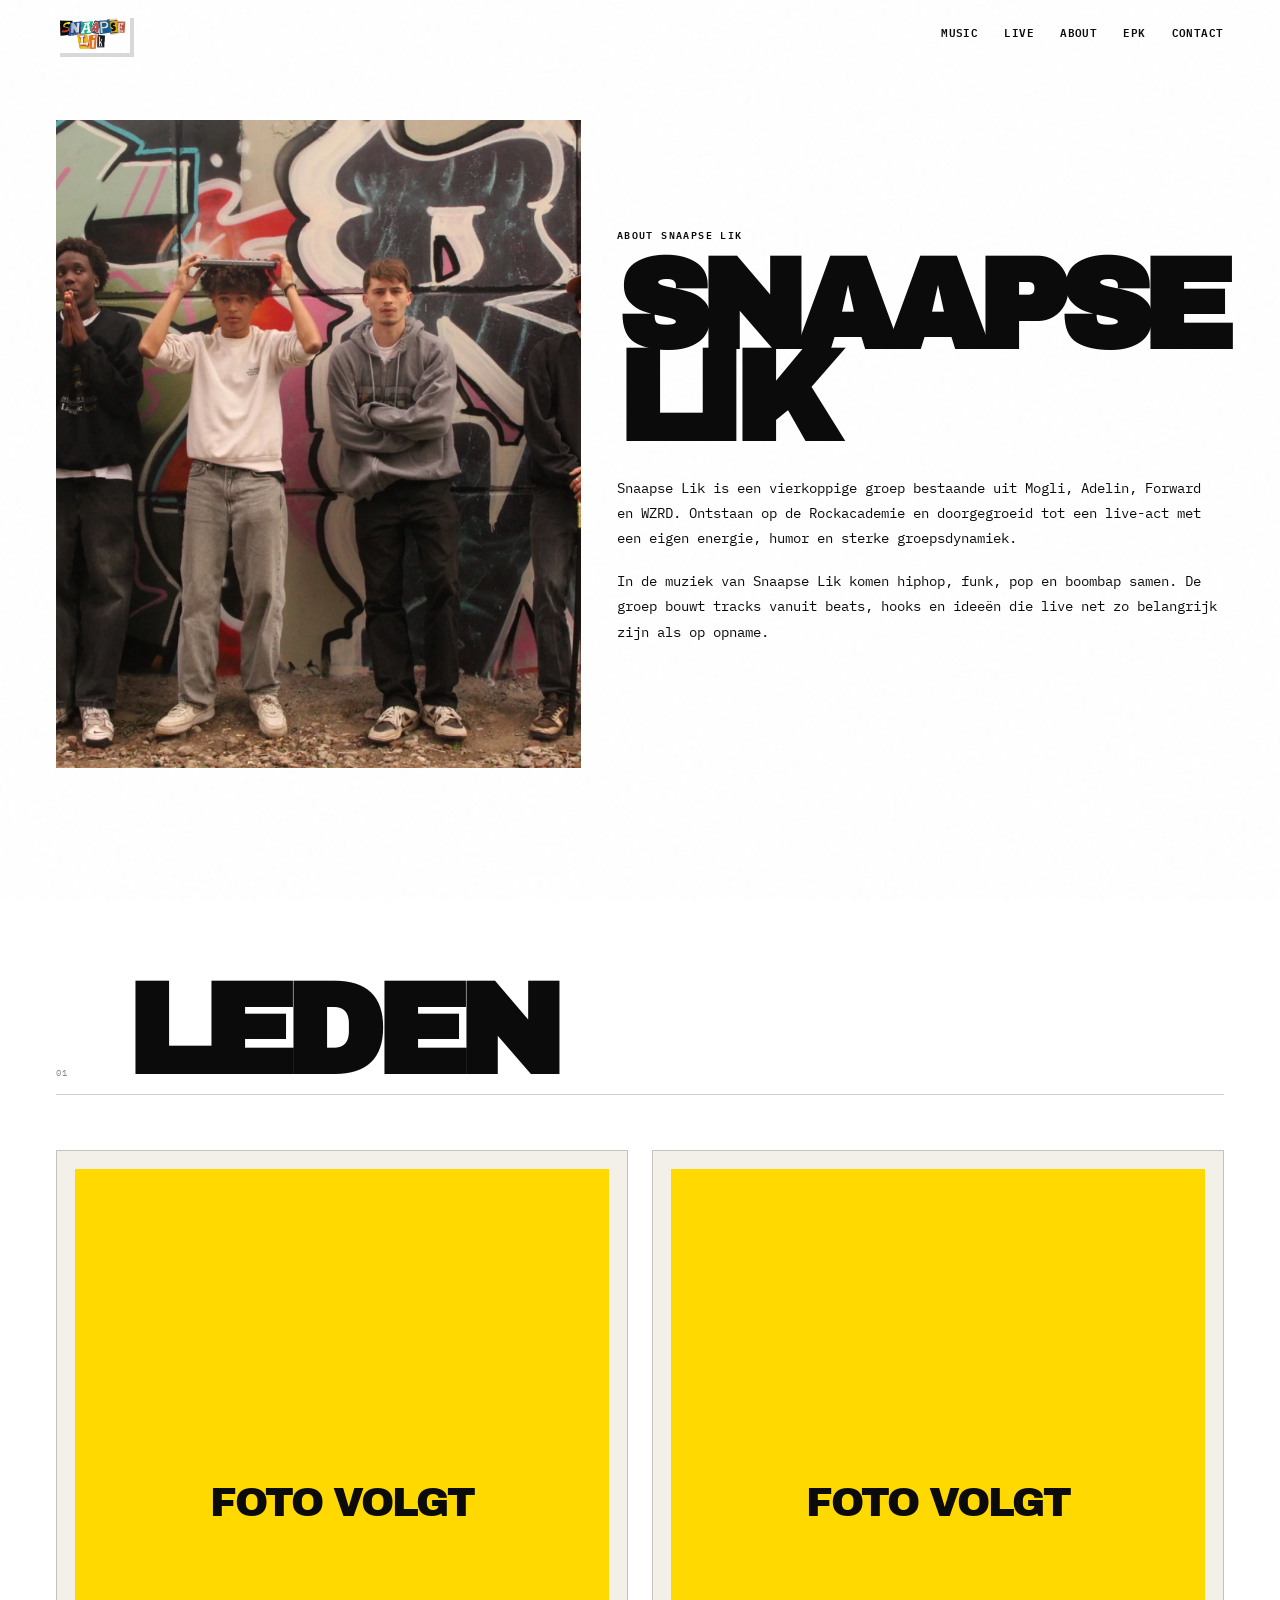
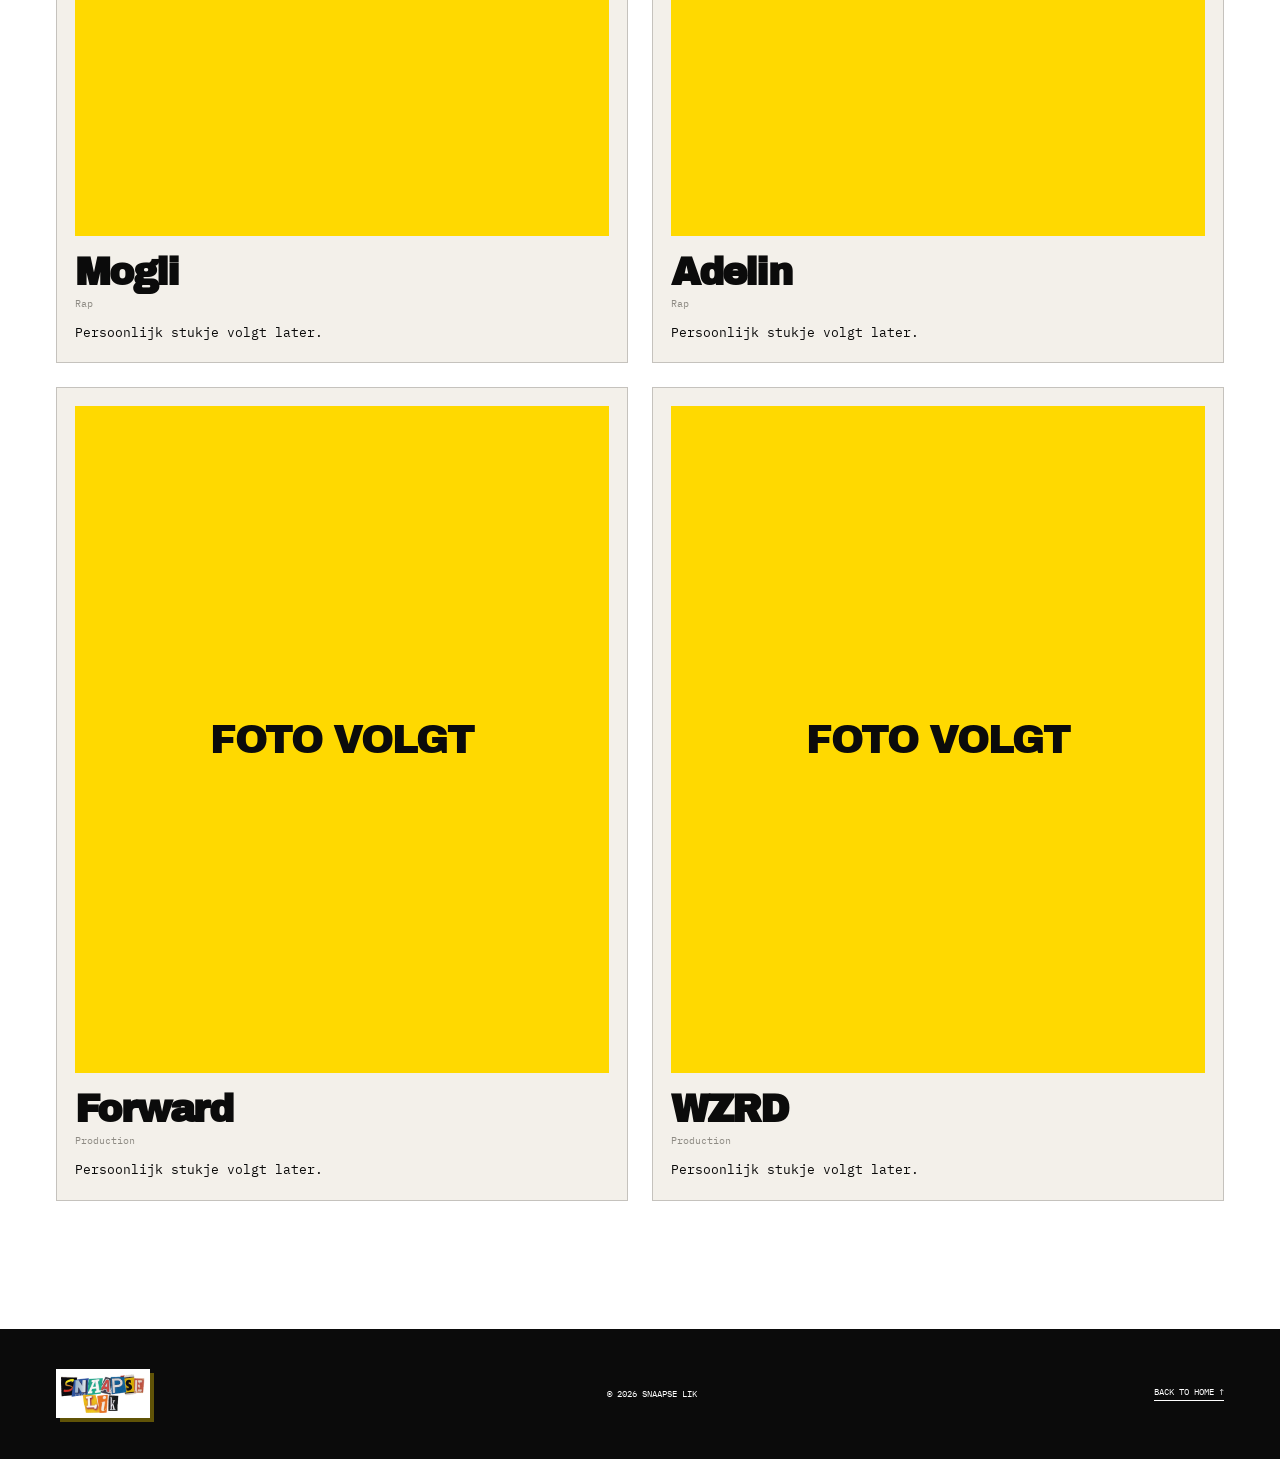
==== about.html @ 88ce52be "update 1" ====
<!doctype html>
<html lang="nl">
<head>
  <meta charset="utf-8">
  <meta name="viewport" content="width=device-width, initial-scale=1">
  <meta name="theme-color" content="#f22d16">
  <title>About — Snaapse Lik</title>
  <meta name="description" content="Meer over Snaapse Lik en de leden Mogli, Adelin, Forward en WZRD.">
  <link rel="icon" href="favicon.svg" type="image/svg+xml">
  <link rel="preconnect" href="https://fonts.googleapis.com">
  <link rel="preconnect" href="https://fonts.gstatic.com" crossorigin>
  <link href="https://fonts.googleapis.com/css2?family=Archivo+Black&family=IBM+Plex+Mono:wght@400;500;600&display=swap" rel="stylesheet">
  <link rel="stylesheet" href="style.css">
</head>
<body class="about-page">
  <div class="grain" aria-hidden="true"></div>

  <header class="site-header dark-header">
    <a class="header-logo" href="index.html" aria-label="Snaapse Lik home">
      <img src="assets/logo.png" alt="Snaapse Lik logo">
    </a>

    <button class="menu-toggle" type="button" aria-expanded="false" aria-controls="main-nav">
      <span>MENU</span><span class="plus">+</span>
    </button>

    <nav id="main-nav" class="main-nav dark-nav" aria-label="Hoofdnavigatie">
      <a href="index.html#music">MUSIC</a>
      <a href="index.html#live">LIVE</a>
      <a href="about.html">ABOUT</a>
      <a href="index.html#epk">EPK</a>
      <a href="index.html#contact">CONTACT</a>
    </nav>
  </header>

  <main id="top">
    <section class="about-hero">
      <div class="about-hero-image">
        <img src="assets/about-teaser.webp" alt="Snaapse Lik groepsfoto">
      </div>
      <div class="about-hero-copy">
        <div class="eyebrow">ABOUT SNAAPSE LIK</div>
        <h1>SNAAPSE<br>LIK</h1>
        <p>
          Snaapse Lik is een vierkoppige groep bestaande uit Mogli, Adelin,
          Forward en WZRD. Ontstaan op de Rockacademie en doorgegroeid tot een
          live-act met een eigen energie, humor en sterke groepsdynamiek.
        </p>
        <p>
          In de muziek van Snaapse Lik komen hiphop, funk, pop en boombap
          samen. De groep bouwt tracks vanuit beats, hooks en ideeën die live
          net zo belangrijk zijn als op opname.
        </p>
      </div>
    </section>

    <section class="section member-section">
      <div class="section-title reveal">
        <span class="section-no">01</span>
        <h2>LEDEN</h2>
      </div>

      <div class="member-grid">
        <article class="member-card reveal">
          <div class="member-photo placeholder">FOTO VOLGT</div>
          <h3>Mogli</h3>
          <p class="member-role">Rap</p>
          <p class="member-text">Persoonlijk stukje volgt later.</p>
        </article>

        <article class="member-card reveal">
          <div class="member-photo placeholder">FOTO VOLGT</div>
          <h3>Adelin</h3>
          <p class="member-role">Rap</p>
          <p class="member-text">Persoonlijk stukje volgt later.</p>
        </article>

        <article class="member-card reveal">
          <div class="member-photo placeholder">FOTO VOLGT</div>
          <h3>Forward</h3>
          <p class="member-role">Production</p>
          <p class="member-text">Persoonlijk stukje volgt later.</p>
        </article>

        <article class="member-card reveal">
          <div class="member-photo placeholder">FOTO VOLGT</div>
          <h3>WZRD</h3>
          <p class="member-role">Production</p>
          <p class="member-text">Persoonlijk stukje volgt later.</p>
        </article>
      </div>
    </section>
  </main>

  <footer>
    <div class="footer-logo"><img src="assets/logo.png" alt="Snaapse Lik"></div>
    <span>© <span id="year"></span> SNAAPSE LIK</span>
    <a href="index.html">BACK TO HOME ↑</a>
  </footer>

  <script src="site-data.js"></script>
  <script src="script.js"></script>
</body>
</html>
---- style.css ----
:root{
  --ink:#0b0b0b;
  --paper:#f3f0ea;
  --red:#f22d16;
  --yellow:#ffd900;
  --gray:#8e8b84;
  --line:rgba(11,11,11,.2);
  --light-line:rgba(243,240,234,.22);
  --pad:clamp(20px,4.4vw,72px);
  --display:"Archivo Black",Arial,sans-serif;
  --mono:"IBM Plex Mono",monospace;
}
*{box-sizing:border-box;margin:0;padding:0}
html{scroll-behavior:smooth}
body{background:var(--paper);color:var(--ink);font-family:var(--mono);overflow-x:hidden}
img{display:block;max-width:100%}
a{color:inherit;text-decoration:none}
button,input,select,textarea{font:inherit}
::selection{background:var(--yellow);color:var(--ink)}
.hidden{display:none!important}

.grain{
  position:fixed;inset:0;z-index:9999;pointer-events:none;opacity:.04;
  background-image:url("data:image/svg+xml,%3Csvg viewBox='0 0 160 160' xmlns='http://www.w3.org/2000/svg'%3E%3Cfilter id='n'%3E%3CfeTurbulence type='fractalNoise' baseFrequency='.95' numOctaves='4' stitchTiles='stitch'/%3E%3C/filter%3E%3Crect width='100%25' height='100%25' filter='url(%23n)' opacity='.7'/%3E%3C/svg%3E");
  mix-blend-mode:multiply;
}

.site-header{
  position:fixed;z-index:100;top:0;left:0;width:100%;
  display:flex;justify-content:space-between;align-items:center;
  padding:14px var(--pad);mix-blend-mode:difference;color:#fff
}
.dark-header{mix-blend-mode:normal;color:var(--ink)}
.header-logo img{
  width:74px;background:#fff;padding:4px;box-shadow:4px 4px 0 rgba(0,0,0,.15)
}
.main-nav,.dark-nav{display:flex;gap:26px;font-size:11px;font-weight:600;letter-spacing:.04em}
.main-nav a,.dark-nav a{border-bottom:1px solid transparent;padding-bottom:4px}
.main-nav a:hover,.dark-nav a:hover{border-color:currentColor}
.menu-toggle{
  display:none;border:0;background:none;color:inherit;align-items:center;gap:10px;
  font-size:11px;font-weight:600
}
.plus{font-size:22px;line-height:1}

.hero{
  min-height:100svh;position:relative;overflow:hidden;background:#111;color:#fff
}
.hero-photo{
  position:absolute;inset:0;background:url("assets/hero.webp") center 42%/cover no-repeat;
}
.hero-shade{
  position:absolute;inset:0;
  background:linear-gradient(90deg,rgba(0,0,0,.52),rgba(0,0,0,.1) 56%,rgba(0,0,0,.18)),
             linear-gradient(0deg,rgba(0,0,0,.36),transparent 48%);
}
.hero-copy{
  position:relative;z-index:2;min-height:100svh;
  padding:120px var(--pad) 38px;display:flex;flex-direction:column;justify-content:space-between
}
.hero-logo-wrap{
  display:inline-flex;flex-direction:column;align-items:flex-start;gap:24px;
  max-width:min(520px,64vw)
}
.hero-logo{
  width:min(420px,58vw);background:#fff;padding:12px;box-shadow:8px 8px 0 rgba(0,0,0,.18)
}
.hero-logo-wrap p{
  font-weight:600;font-size:clamp(12px,1.2vw,17px);line-height:1.5;color:#fff
}
.hero-sticker{
  background:var(--yellow);color:var(--ink);width:210px;height:170px;padding:18px;
  display:flex;flex-direction:column;justify-content:space-between;
  box-shadow:10px 12px 0 rgba(0,0,0,.25);transition:.25s
}
.hero-sticker:hover{transform:translateY(-5px)}
.hero-sticker small{font-size:9px;letter-spacing:.12em}
.hero-sticker strong{font-family:var(--display);font-size:46px;line-height:.72;letter-spacing:-.06em}
.hero-sticker span{font-size:27px;text-align:right}

.section{padding:clamp(90px,10vw,165px) var(--pad)}
.section-title{
  display:grid;grid-template-columns:70px 1fr auto;align-items:end;
  border-bottom:1px solid var(--line);padding-bottom:16px;margin-bottom:55px
}
.section-no,.section-side{font-size:9px;color:var(--gray);letter-spacing:.1em}
.section-title h2{
  font-family:var(--display);font-size:clamp(62px,10vw,150px);
  line-height:.72;letter-spacing:-.075em
}
.section-title.compact{grid-template-columns:50px 1fr}
.section-title.compact h2{font-size:clamp(55px,7vw,110px)}

.bankoe{
  background:var(--yellow);padding:110px var(--pad);
  display:grid;grid-template-columns:1fr .82fr .44fr;gap:34px;align-items:center
}
.bankoe-photo img,.bankoe-side img{
  width:100%;height:100%;object-fit:cover;border:1px solid rgba(0,0,0,.2)
}
.bankoe-photo{height:640px}
.bankoe-side{height:320px;align-self:end}
.eyebrow{font-size:10px;letter-spacing:.14em;font-weight:600}
.bankoe-text h1{
  font-family:var(--display);font-size:clamp(66px,9vw,150px);
  line-height:.72;letter-spacing:-.075em;margin:22px 0 38px
}
.bankoe-text h1 span{color:var(--red)}
.bankoe-text p{max-width:650px;font-size:clamp(15px,1.4vw,20px);line-height:1.65}
.button-row{display:flex;align-items:center;gap:25px;flex-wrap:wrap;margin-top:35px}
.button{
  min-height:52px;padding:0 18px;border:1px solid var(--ink);
  display:inline-flex;align-items:center;justify-content:center;
  font-size:11px;font-weight:600;letter-spacing:.04em;transition:.2s
}
.button.black{background:var(--ink);color:#fff}
.button.black:hover{background:var(--red);border-color:var(--red)}
.button.yellow{background:var(--yellow);color:var(--ink);border-color:var(--yellow)}
.button.yellow:hover{background:#fff}
.underlink{font-size:11px;font-weight:600;border-bottom:1px solid;padding-bottom:4px}

.release-grid{
  display:grid;grid-template-columns:repeat(3,minmax(0,360px));
  gap:24px;justify-content:space-between
}
.release-card .cover-wrap{
  overflow:hidden;border:1px solid var(--ink);background:#ddd;aspect-ratio:1 / 1
}
.release-card img{
  width:100%;height:100%;object-fit:cover;image-rendering:auto
}
.release-info{display:flex;justify-content:space-between;gap:15px;padding-top:13px}
.release-info h3{font-family:var(--display);font-size:22px;letter-spacing:-.04em}
.release-info p{font-size:9px;color:var(--gray);margin-top:4px}
.release-links{display:flex;gap:8px}
.release-links a{
  width:34px;height:34px;border:1px solid var(--ink);display:grid;place-items:center;
  font-size:10px;font-weight:600;transition:.2s
}
.release-links a:hover{background:var(--ink);color:#fff}
.platform-bar{
  border-top:1px solid var(--line);border-bottom:1px solid var(--line);
  margin-top:65px;padding:20px 0;display:flex;justify-content:space-between;gap:30px;
  font-size:10px;font-weight:600
}
.platform-bar div{display:flex;gap:24px;flex-wrap:wrap}

.quote-band{background:var(--red);color:#fff;padding:95px var(--pad);overflow:hidden}
.quote-kicker{font-size:9px;letter-spacing:.14em;margin-bottom:30px}
.quote-band blockquote{
  font-family:var(--display);font-size:clamp(48px,8.7vw,140px);
  line-height:.82;letter-spacing:-.065em
}
.quote-band blockquote span{color:var(--yellow)}
.quote-band blockquote em{font-style:normal;color:transparent;-webkit-text-stroke:2px #fff}
.quote-band>a{
  display:inline-block;margin-top:38px;font-size:10px;border-bottom:1px solid;
  padding-bottom:4px
}

.live{background:var(--ink);color:var(--paper)}
.live .section-title{border-color:var(--light-line)}
.live .section-no,.live .section-side{color:#9e9b94}
.live-gallery{
  display:grid;grid-template-columns:1.05fr .7fr .8fr;gap:20px;align-items:stretch;
  margin-bottom:90px
}
.live-shot{overflow:hidden;min-height:570px}
.live-shot img{width:100%;height:100%;object-fit:cover}
.live-shot-b{margin-top:70px;min-height:500px}
.live-copy{padding:35px 8px 0 20px;display:flex;flex-direction:column;align-items:flex-start}
.live-copy .big{
  font-family:var(--display);font-size:clamp(30px,3.6vw,58px);
  letter-spacing:-.05em;line-height:1.02;margin-bottom:32px
}
.show-head,.show-row{
  display:grid;grid-template-columns:130px 1.4fr 1fr 90px;gap:20px;align-items:center
}
.show-head{
  color:#77736c;font-size:8px;letter-spacing:.1em;padding:0 0 10px;border-bottom:1px solid var(--light-line)
}
.show-row{min-height:84px;border-bottom:1px solid var(--light-line);transition:.2s}
.show-row:hover{padding-inline:12px;background:rgba(255,255,255,.04)}
.show-row time,.show-row .city,.show-row .status{font-size:9px;color:#9f9b94}
.show-row strong{font-family:var(--display);font-size:clamp(17px,2vw,29px);letter-spacing:-.04em}
.show-row .status{border:1px solid #4b4944;padding:6px 8px;text-align:center}

.about-teaser{background:#fff}
.about-teaser-grid{
  display:grid;grid-template-columns:1.2fr .8fr;gap:28px;align-items:center
}
.about-teaser-image img{width:100%;height:560px;object-fit:cover}
.about-teaser-copy p{
  font-family:var(--display);font-size:clamp(28px,3.7vw,58px);
  line-height:1.02;letter-spacing:-.05em;margin-bottom:28px
}

.epk-wrap{display:flex;justify-content:center}
.epk-card{
  width:min(430px,100%);min-height:260px;padding:24px;border:1px solid var(--ink);
  background:var(--yellow);display:flex;flex-direction:column;position:relative;
  transition:.22s
}
.epk-card:hover{transform:translateY(-6px);box-shadow:9px 10px 0 var(--ink)}
.epk-card>span{font-size:9px;letter-spacing:.1em}
.epk-card strong{
  font-family:var(--display);font-size:clamp(48px,5.5vw,88px);
  line-height:.78;letter-spacing:-.065em;margin:auto 0
}
.epk-card small{font-size:10px;line-height:1.5;max-width:75%}
.epk-card b{position:absolute;right:20px;bottom:18px;font-size:28px;font-weight:400}

.contact{background:var(--red);color:#fff}
.contact-top{padding:100px var(--pad) 70px;border-bottom:1px solid rgba(255,255,255,.25)}
.contact-top>p{
  font-size:9px;letter-spacing:.14em;margin-bottom:30px;text-align:right
}
.contact-top h2{
  font-family:var(--display);font-size:clamp(75px,14vw,220px);
  line-height:.64;letter-spacing:-.085em
}
.contact-top h2 span{color:var(--yellow)}
.contact-lower{
  padding:70px var(--pad) 110px;
  display:grid;grid-template-columns:.8fr 1.2fr;gap:clamp(55px,10vw,150px)
}
.contact-info{display:flex;flex-direction:column;align-items:flex-start;gap:16px}
.contact-info>a{font-size:13px;border-bottom:1px solid;padding-bottom:4px}
.contact-email{font-family:var(--display)!important;font-size:clamp(25px,3vw,44px)!important;letter-spacing:-.04em;word-break:break-word}
.social-grid{width:100%;margin-top:45px;border-top:1px solid rgba(255,255,255,.3)}
.social-grid a{
  display:flex;justify-content:space-between;padding:13px 0;
  border-bottom:1px solid rgba(255,255,255,.3);font-size:10px
}
.booking-form label{display:block;margin-bottom:25px}
.booking-form label>span{display:block;font-size:8px;letter-spacing:.1em;margin-bottom:8px}
.booking-form input,.booking-form textarea,.booking-form select{
  width:100%;border:0;border-bottom:1px solid rgba(255,255,255,.55);
  background:transparent;color:#fff;padding:12px 0;outline:none;border-radius:0
}
.booking-form select option{color:#111}
.form-row{display:grid;grid-template-columns:1fr 1fr;gap:25px}
.booking-form button{
  border:1px solid #fff;background:#fff;color:var(--red);
  min-height:54px;padding:0 22px;font-size:11px;font-weight:600;cursor:pointer;
  transition:.2s
}
.booking-form button:hover{background:var(--yellow);color:var(--ink);border-color:var(--yellow)}

footer{
  background:var(--ink);color:#fff;min-height:130px;padding:25px var(--pad);
  display:flex;justify-content:space-between;align-items:center;gap:20px;
  font-size:9px
}
.footer-logo{
  background:#fff;padding:5px;box-shadow:4px 4px 0 rgba(255,217,0,.35)
}
.footer-logo img{width:84px}
footer a{border-bottom:1px solid;padding-bottom:3px}

.about-page{background:#fff}
.about-hero{
  padding:120px var(--pad) 90px;display:grid;grid-template-columns:1fr .9fr;gap:36px;
  align-items:center
}
.about-hero-image img{width:100%;height:72vh;min-height:520px;object-fit:cover}
.about-hero-copy h1{
  font-family:var(--display);font-size:clamp(70px,10vw,155px);line-height:.72;letter-spacing:-.075em;
  margin:18px 0 30px
}
.about-hero-copy p{font-size:14px;line-height:1.8;margin-bottom:18px;max-width:680px}
.member-grid{display:grid;grid-template-columns:repeat(2,1fr);gap:24px}
.member-card{border:1px solid var(--line);padding:18px;background:var(--paper)}
.member-photo{
  width:100%;aspect-ratio:4/5;background:#ddd;display:grid;place-items:center;
  font-family:var(--display);font-size:40px;letter-spacing:-.05em
}
.member-photo.placeholder{background:var(--yellow)}
.member-card h3{
  margin-top:16px;font-family:var(--display);font-size:38px;letter-spacing:-.05em
}
.member-role{font-size:10px;color:var(--gray);margin-top:4px}
.member-text{font-size:13px;line-height:1.7;margin-top:12px}

.reveal{opacity:0;transform:translateY(28px);transition:opacity .75s ease,transform .75s cubic-bezier(.2,.7,.2,1)}
.reveal.visible{opacity:1;transform:none}

@media(max-width:1100px){
  .bankoe{grid-template-columns:1fr 1fr}
  .bankoe-text{grid-column:1/-1}
  .bankoe-side{height:260px}
  .release-grid{grid-template-columns:repeat(3,minmax(0,1fr));gap:18px}
  .live-gallery{grid-template-columns:1fr 1fr}
  .live-copy{grid-column:1/-1;padding-left:0}
  .about-teaser-grid,.about-hero{grid-template-columns:1fr}
}
@media(max-width:760px){
  .site-header{mix-blend-mode:normal;background:rgba(11,11,11,.94);padding-block:11px}
  .dark-header{background:rgba(255,255,255,.96);color:var(--ink)}
  .header-logo img{width:66px}
  .menu-toggle{display:flex}
  .main-nav,.dark-nav{
    display:none;position:fixed;inset:0;background:var(--red);color:#fff;
    flex-direction:column;align-items:center;justify-content:center;gap:18px;
    font-family:var(--display);font-size:36px;z-index:-1
  }
  .dark-nav{background:var(--paper);color:var(--ink)}
  .main-nav.open,.dark-nav.open{display:flex}
  .hero-copy{padding-top:100px}
  .hero-logo{width:min(280px,72vw)}
  .hero-sticker{width:170px;height:150px}
  .hero-sticker strong{font-size:36px}
  .bankoe{grid-template-columns:1fr;padding-top:75px;padding-bottom:90px}
  .bankoe-photo{height:auto}
  .bankoe-side{height:auto}
  .section-title{grid-template-columns:42px 1fr}
  .section-side{display:none}
  .release-grid{grid-template-columns:1fr}
  .platform-bar{flex-direction:column}
  .live-gallery{grid-template-columns:1fr}
  .live-shot,.live-shot-b{min-height:0;margin:0}
  .show-head{display:none}
  .show-row{grid-template-columns:88px 1fr auto;gap:12px;padding:16px 0}
  .show-row .city{grid-column:2;font-size:8px}
  .show-row .status{grid-column:3;grid-row:1/3}
  .about-teaser-grid,.member-grid{grid-template-columns:1fr}
  .about-teaser-image img{height:auto}
  .epk-card{min-height:220px}
  .contact-lower{grid-template-columns:1fr}
  .form-row{grid-template-columns:1fr}
  footer{flex-wrap:wrap}
}
@media(prefers-reduced-motion:reduce){
  html{scroll-behavior:auto}
  *,*::before,*::after{animation-duration:.001ms!important;transition-duration:.001ms!important}
}
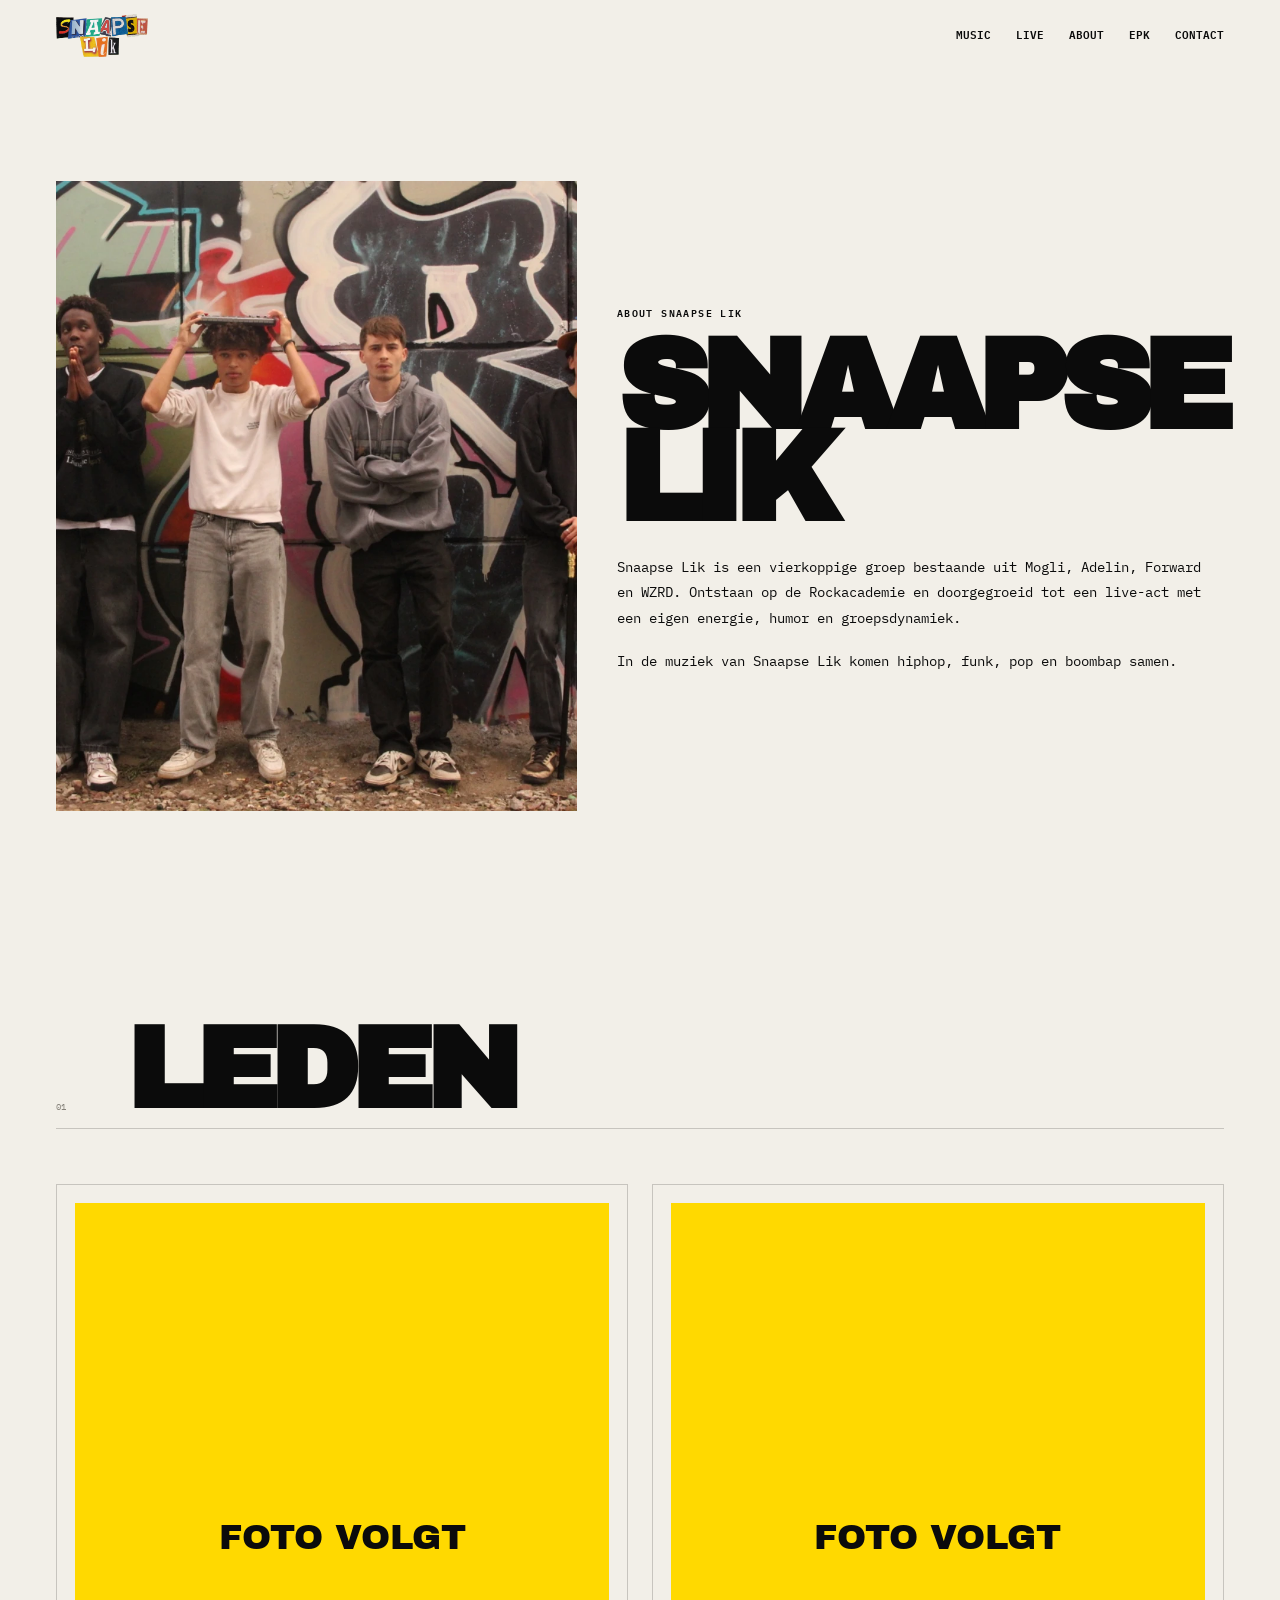
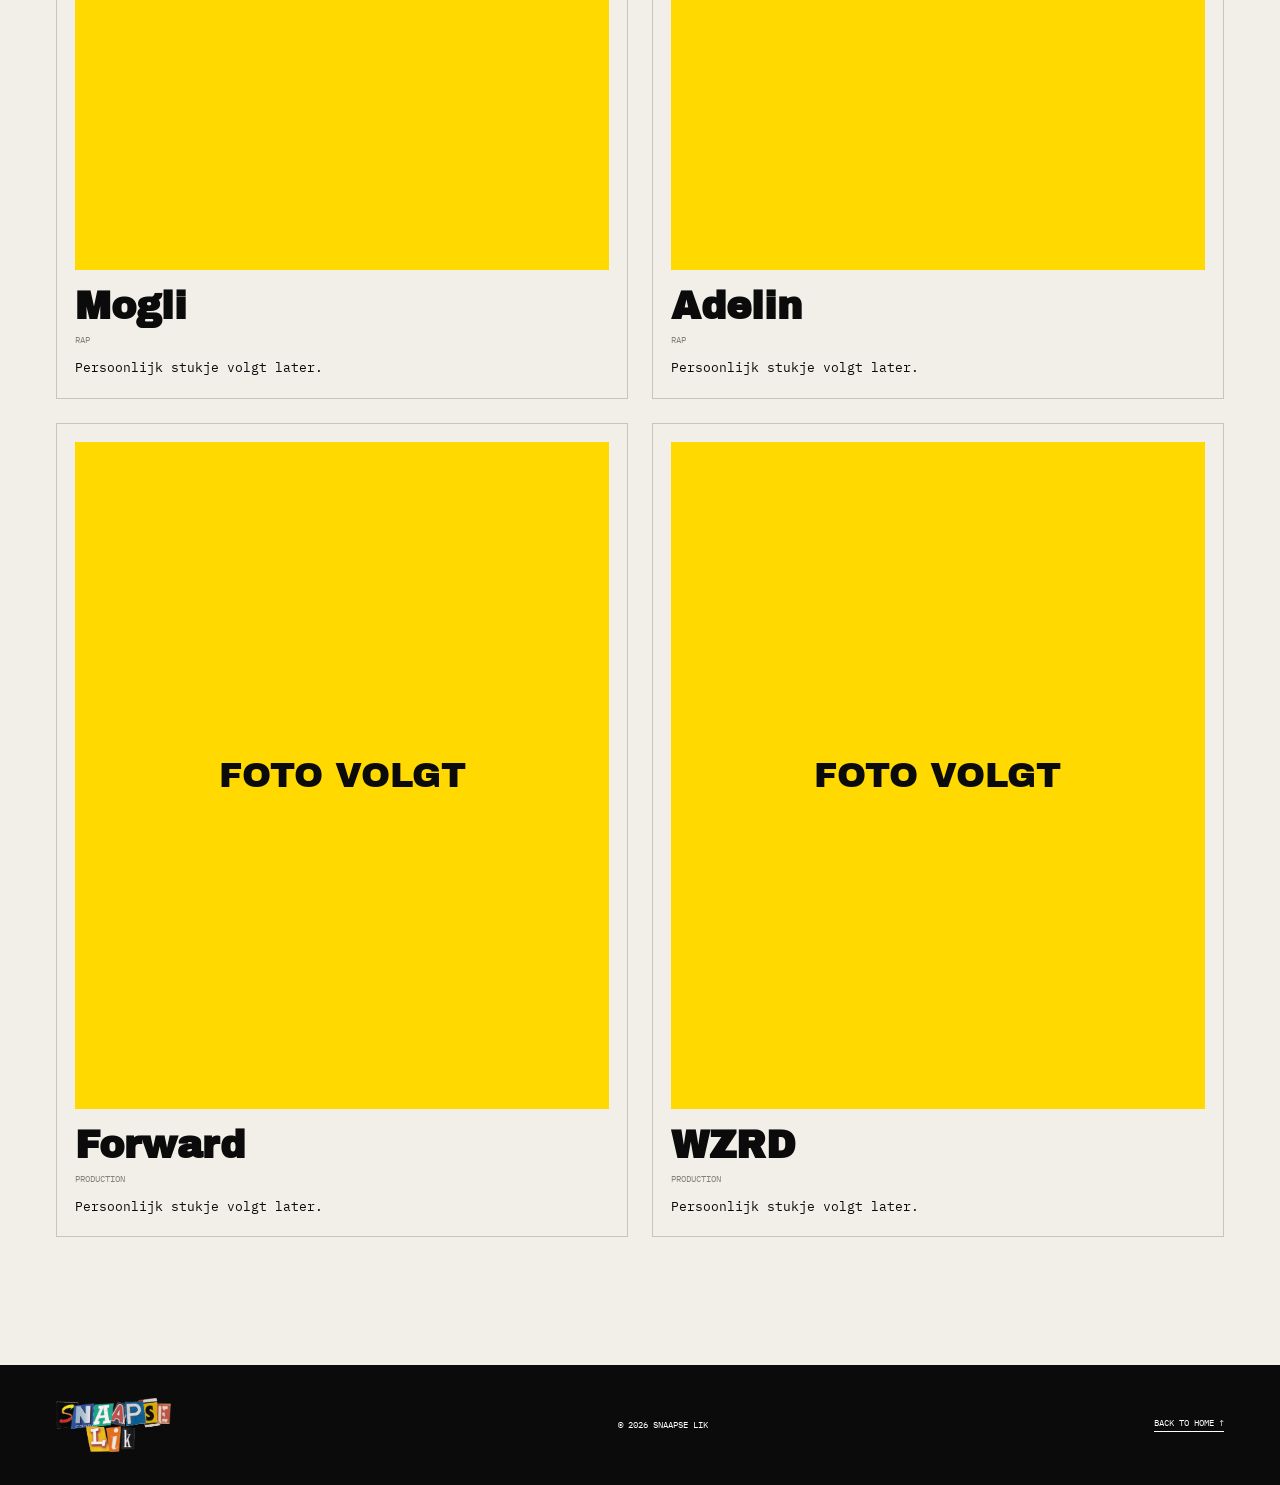
==== commit bc49a5c6: "Add files via upload update 3" ====
--- a/about.html
+++ b/about.html
@@ -3,102 +3,52 @@
 <head>
   <meta charset="utf-8">
   <meta name="viewport" content="width=device-width, initial-scale=1">
-  <meta name="theme-color" content="#f22d16">
   <title>About — Snaapse Lik</title>
-  <meta name="description" content="Meer over Snaapse Lik en de leden Mogli, Adelin, Forward en WZRD.">
   <link rel="icon" href="favicon.svg" type="image/svg+xml">
   <link rel="preconnect" href="https://fonts.googleapis.com">
   <link rel="preconnect" href="https://fonts.gstatic.com" crossorigin>
   <link href="https://fonts.googleapis.com/css2?family=Archivo+Black&family=IBM+Plex+Mono:wght@400;500;600&display=swap" rel="stylesheet">
   <link rel="stylesheet" href="style.css">
 </head>
-<body class="about-page">
-  <div class="grain" aria-hidden="true"></div>
+<body>
+<header class="site-header solid">
+  <a class="header-logo" href="index.html"><img src="assets/logo.png" alt="Snaapse Lik"></a>
+  <nav class="main-nav">
+    <a href="index.html#music">MUSIC</a>
+    <a href="index.html#live">LIVE</a>
+    <a href="about.html">ABOUT</a>
+    <a href="index.html#epk">EPK</a>
+    <a href="index.html#contact">CONTACT</a>
+  </nav>
+</header>
 
-  <header class="site-header dark-header">
-    <a class="header-logo" href="index.html" aria-label="Snaapse Lik home">
-      <img src="assets/logo.png" alt="Snaapse Lik logo">
-    </a>
+<main class="about-page">
+  <section class="about-hero">
+    <img src="assets/about.webp" alt="Snaapse Lik">
+    <div>
+      <span class="eyebrow">ABOUT SNAAPSE LIK</span>
+      <h1>SNAAPSE<br>LIK</h1>
+      <p>Snaapse Lik is een vierkoppige groep bestaande uit Mogli, Adelin, Forward en WZRD. Ontstaan op de Rockacademie en doorgegroeid tot een live-act met een eigen energie, humor en groepsdynamiek.</p>
+      <p>In de muziek van Snaapse Lik komen hiphop, funk, pop en boombap samen.</p>
+    </div>
+  </section>
 
-    <button class="menu-toggle" type="button" aria-expanded="false" aria-controls="main-nav">
-      <span>MENU</span><span class="plus">+</span>
-    </button>
+  <section class="section members">
+    <div class="section-title"><span>01</span><h2>LEDEN</h2></div>
+    <div class="member-grid">
+      <article><div>FOTO VOLGT</div><h3>Mogli</h3><small>RAP</small><p>Persoonlijk stukje volgt later.</p></article>
+      <article><div>FOTO VOLGT</div><h3>Adelin</h3><small>RAP</small><p>Persoonlijk stukje volgt later.</p></article>
+      <article><div>FOTO VOLGT</div><h3>Forward</h3><small>PRODUCTION</small><p>Persoonlijk stukje volgt later.</p></article>
+      <article><div>FOTO VOLGT</div><h3>WZRD</h3><small>PRODUCTION</small><p>Persoonlijk stukje volgt later.</p></article>
+    </div>
+  </section>
+</main>
 
-    <nav id="main-nav" class="main-nav dark-nav" aria-label="Hoofdnavigatie">
-      <a href="index.html#music">MUSIC</a>
-      <a href="index.html#live">LIVE</a>
-      <a href="about.html">ABOUT</a>
-      <a href="index.html#epk">EPK</a>
-      <a href="index.html#contact">CONTACT</a>
-    </nav>
-  </header>
-
-  <main id="top">
-    <section class="about-hero">
-      <div class="about-hero-image">
-        <img src="assets/about-teaser.webp" alt="Snaapse Lik groepsfoto">
-      </div>
-      <div class="about-hero-copy">
-        <div class="eyebrow">ABOUT SNAAPSE LIK</div>
-        <h1>SNAAPSE<br>LIK</h1>
-        <p>
-          Snaapse Lik is een vierkoppige groep bestaande uit Mogli, Adelin,
-          Forward en WZRD. Ontstaan op de Rockacademie en doorgegroeid tot een
-          live-act met een eigen energie, humor en sterke groepsdynamiek.
-        </p>
-        <p>
-          In de muziek van Snaapse Lik komen hiphop, funk, pop en boombap
-          samen. De groep bouwt tracks vanuit beats, hooks en ideeën die live
-          net zo belangrijk zijn als op opname.
-        </p>
-      </div>
-    </section>
-
-    <section class="section member-section">
-      <div class="section-title reveal">
-        <span class="section-no">01</span>
-        <h2>LEDEN</h2>
-      </div>
-
-      <div class="member-grid">
-        <article class="member-card reveal">
-          <div class="member-photo placeholder">FOTO VOLGT</div>
-          <h3>Mogli</h3>
-          <p class="member-role">Rap</p>
-          <p class="member-text">Persoonlijk stukje volgt later.</p>
-        </article>
-
-        <article class="member-card reveal">
-          <div class="member-photo placeholder">FOTO VOLGT</div>
-          <h3>Adelin</h3>
-          <p class="member-role">Rap</p>
-          <p class="member-text">Persoonlijk stukje volgt later.</p>
-        </article>
-
-        <article class="member-card reveal">
-          <div class="member-photo placeholder">FOTO VOLGT</div>
-          <h3>Forward</h3>
-          <p class="member-role">Production</p>
-          <p class="member-text">Persoonlijk stukje volgt later.</p>
-        </article>
-
-        <article class="member-card reveal">
-          <div class="member-photo placeholder">FOTO VOLGT</div>
-          <h3>WZRD</h3>
-          <p class="member-role">Production</p>
-          <p class="member-text">Persoonlijk stukje volgt later.</p>
-        </article>
-      </div>
-    </section>
-  </main>
-
-  <footer>
-    <div class="footer-logo"><img src="assets/logo.png" alt="Snaapse Lik"></div>
-    <span>© <span id="year"></span> SNAAPSE LIK</span>
-    <a href="index.html">BACK TO HOME ↑</a>
-  </footer>
-
-  <script src="site-data.js"></script>
-  <script src="script.js"></script>
+<footer>
+  <img src="assets/logo.png" alt="Snaapse Lik">
+  <span>© <span id="year"></span> SNAAPSE LIK</span>
+  <a href="index.html">BACK TO HOME ↑</a>
+</footer>
+<script src="script.js"></script>
 </body>
 </html>
--- a/style.css
+++ b/style.css
@@ -1,15 +1,7 @@
 
 :root{
-  --ink:#0b0b0b;
-  --paper:#f3f0ea;
-  --red:#f22d16;
-  --yellow:#ffd900;
-  --gray:#8e8b84;
-  --line:rgba(11,11,11,.2);
-  --light-line:rgba(243,240,234,.22);
-  --pad:clamp(20px,4.4vw,72px);
-  --display:"Archivo Black",Arial,sans-serif;
-  --mono:"IBM Plex Mono",monospace;
+  --ink:#0b0b0b;--paper:#f2efe8;--red:#f22d16;--yellow:#ffd900;--gray:#86827a;
+  --pad:clamp(20px,4.4vw,72px);--display:"Archivo Black",Arial,sans-serif;--mono:"IBM Plex Mono",monospace
 }
 *{box-sizing:border-box;margin:0;padding:0}
 html{scroll-behavior:smooth}
@@ -17,321 +9,132 @@
 img{display:block;max-width:100%}
 a{color:inherit;text-decoration:none}
 button,input,select,textarea{font:inherit}
-::selection{background:var(--yellow);color:var(--ink)}
-.hidden{display:none!important}
+.grain{position:fixed;inset:0;z-index:9999;pointer-events:none;opacity:.035;background-image:url("data:image/svg+xml,%3Csvg viewBox='0 0 160 160' xmlns='http://www.w3.org/2000/svg'%3E%3Cfilter id='n'%3E%3CfeTurbulence type='fractalNoise' baseFrequency='.95' numOctaves='4' stitchTiles='stitch'/%3E%3C/filter%3E%3Crect width='100%25' height='100%25' filter='url(%23n)' opacity='.7'/%3E%3C/svg%3E")}
+.site-header{position:fixed;z-index:100;top:0;left:0;width:100%;padding:14px var(--pad);display:flex;align-items:center;justify-content:space-between;mix-blend-mode:difference;color:white}
+.site-header.solid{position:relative;mix-blend-mode:normal;background:var(--paper);color:var(--ink)}
+.header-logo img{width:92px;height:auto}
+.main-nav{display:flex;gap:25px;font-size:11px;font-weight:600}
+.main-nav a{border-bottom:1px solid transparent;padding-bottom:4px}
+.main-nav a:hover{border-color:currentColor}
+.menu-toggle{display:none;background:transparent;border:0;color:white;font-weight:600}
 
-.grain{
-  position:fixed;inset:0;z-index:9999;pointer-events:none;opacity:.04;
-  background-image:url("data:image/svg+xml,%3Csvg viewBox='0 0 160 160' xmlns='http://www.w3.org/2000/svg'%3E%3Cfilter id='n'%3E%3CfeTurbulence type='fractalNoise' baseFrequency='.95' numOctaves='4' stitchTiles='stitch'/%3E%3C/filter%3E%3Crect width='100%25' height='100%25' filter='url(%23n)' opacity='.7'/%3E%3C/svg%3E");
-  mix-blend-mode:multiply;
-}
+.hero{min-height:100svh;position:relative;background:#111;color:#fff;overflow:hidden}
+.hero-photo{position:absolute;inset:0;background:url("assets/hero.webp") center 42%/cover no-repeat}
+.hero-shade{position:absolute;inset:0;background:linear-gradient(90deg,rgba(0,0,0,.52),rgba(0,0,0,.06) 58%),linear-gradient(0deg,rgba(0,0,0,.42),transparent 48%)}
+.hero-copy{position:relative;z-index:2;min-height:100svh;padding:120px var(--pad) 38px;display:flex;flex-direction:column;justify-content:space-between;align-items:flex-start}
+.hero-brand{display:flex;flex-direction:column;gap:22px;align-items:flex-start}
+.hero-logo{width:min(640px,55vw);filter:drop-shadow(0 6px 14px rgba(0,0,0,.28))}
+.hero-brand p{font-weight:600;font-size:clamp(12px,1.1vw,16px);line-height:1.5}
+.hero-sticker{width:245px;min-height:180px;background:var(--yellow);color:var(--ink);padding:18px;display:flex;flex-direction:column;justify-content:space-between;box-shadow:10px 12px 0 rgba(0,0,0,.24);transform:rotate(-3deg)}
+.hero-sticker small{font-size:9px;letter-spacing:.12em}
+.hero-sticker strong{font-family:var(--display);line-height:.78;letter-spacing:-.06em}
+.hero-sticker strong span{display:block;font-size:43px;white-space:nowrap}
+.hero-sticker b{font-size:26px;text-align:right;font-weight:400}
+.hero-sticker:hover{transform:rotate(0deg) translateY(-4px)}
 
-.site-header{
-  position:fixed;z-index:100;top:0;left:0;width:100%;
-  display:flex;justify-content:space-between;align-items:center;
-  padding:14px var(--pad);mix-blend-mode:difference;color:#fff
-}
-.dark-header{mix-blend-mode:normal;color:var(--ink)}
-.header-logo img{
-  width:74px;background:#fff;padding:4px;box-shadow:4px 4px 0 rgba(0,0,0,.15)
-}
-.main-nav,.dark-nav{display:flex;gap:26px;font-size:11px;font-weight:600;letter-spacing:.04em}
-.main-nav a,.dark-nav a{border-bottom:1px solid transparent;padding-bottom:4px}
-.main-nav a:hover,.dark-nav a:hover{border-color:currentColor}
-.menu-toggle{
-  display:none;border:0;background:none;color:inherit;align-items:center;gap:10px;
-  font-size:11px;font-weight:600
-}
-.plus{font-size:22px;line-height:1}
+.bankoe{background:var(--yellow);padding:110px var(--pad);display:grid;grid-template-columns:1fr .82fr .42fr;gap:34px;align-items:center}
+.bankoe-image{height:620px}.bankoe-side{height:330px;align-self:end}
+.bankoe-image img,.bankoe-side img{width:100%;height:100%;object-fit:cover}
+.eyebrow{font-size:10px;letter-spacing:.14em;font-weight:600}
+.bankoe-copy h1{font-family:var(--display);font-size:clamp(66px,8.5vw,145px);line-height:.72;letter-spacing:-.075em;margin:20px 0 32px}
+.bankoe-copy h1 em{font-style:normal;color:var(--red)}
+.bankoe-copy p{font-size:clamp(14px,1.2vw,18px);line-height:1.7;max-width:650px}
+.actions{display:flex;gap:22px;align-items:center;flex-wrap:wrap;margin-top:34px}
+.button{display:inline-flex;min-height:52px;padding:0 18px;align-items:center;justify-content:center;border:1px solid var(--ink);font-size:11px;font-weight:600}
+.button.dark{background:var(--ink);color:#fff}
+.button.yellow{background:var(--yellow)}
+.text-link{font-size:11px;font-weight:600;border-bottom:1px solid;padding-bottom:4px}
 
-.hero{
-  min-height:100svh;position:relative;overflow:hidden;background:#111;color:#fff
-}
-.hero-photo{
-  position:absolute;inset:0;background:url("assets/hero.webp") center 42%/cover no-repeat;
-}
-.hero-shade{
-  position:absolute;inset:0;
-  background:linear-gradient(90deg,rgba(0,0,0,.52),rgba(0,0,0,.1) 56%,rgba(0,0,0,.18)),
-             linear-gradient(0deg,rgba(0,0,0,.36),transparent 48%);
-}
-.hero-copy{
-  position:relative;z-index:2;min-height:100svh;
-  padding:120px var(--pad) 38px;display:flex;flex-direction:column;justify-content:space-between
-}
-.hero-logo-wrap{
-  display:inline-flex;flex-direction:column;align-items:flex-start;gap:24px;
-  max-width:min(520px,64vw)
-}
-.hero-logo{
-  width:min(420px,58vw);background:#fff;padding:12px;box-shadow:8px 8px 0 rgba(0,0,0,.18)
-}
-.hero-logo-wrap p{
-  font-weight:600;font-size:clamp(12px,1.2vw,17px);line-height:1.5;color:#fff
-}
-.hero-sticker{
-  background:var(--yellow);color:var(--ink);width:210px;height:170px;padding:18px;
-  display:flex;flex-direction:column;justify-content:space-between;
-  box-shadow:10px 12px 0 rgba(0,0,0,.25);transition:.25s
-}
-.hero-sticker:hover{transform:translateY(-5px)}
-.hero-sticker small{font-size:9px;letter-spacing:.12em}
-.hero-sticker strong{font-family:var(--display);font-size:46px;line-height:.72;letter-spacing:-.06em}
-.hero-sticker span{font-size:27px;text-align:right}
+.section{padding:clamp(90px,10vw,160px) var(--pad)}
+.section-title{display:grid;grid-template-columns:70px 1fr;align-items:end;border-bottom:1px solid rgba(0,0,0,.18);padding-bottom:16px;margin-bottom:55px}
+.section-title span{font-size:9px;color:var(--gray)}
+.section-title h2{font-family:var(--display);font-size:clamp(60px,9vw,145px);line-height:.72;letter-spacing:-.075em}
+.section-title.small h2{font-size:clamp(55px,7vw,100px)}
 
-.section{padding:clamp(90px,10vw,165px) var(--pad)}
-.section-title{
-  display:grid;grid-template-columns:70px 1fr auto;align-items:end;
-  border-bottom:1px solid var(--line);padding-bottom:16px;margin-bottom:55px
-}
-.section-no,.section-side{font-size:9px;color:var(--gray);letter-spacing:.1em}
-.section-title h2{
-  font-family:var(--display);font-size:clamp(62px,10vw,150px);
-  line-height:.72;letter-spacing:-.075em
-}
-.section-title.compact{grid-template-columns:50px 1fr}
-.section-title.compact h2{font-size:clamp(55px,7vw,110px)}
+.release-grid{display:grid;grid-template-columns:repeat(3,minmax(0,340px));justify-content:space-between;gap:26px}
+.release-card img{width:100%;aspect-ratio:1;object-fit:cover;border:1px solid var(--ink)}
+.release-card h3{font-family:var(--display);font-size:23px;letter-spacing:-.04em;margin-top:12px}
+.release-card small{font-size:9px;color:var(--gray)}
+.platforms{border-block:1px solid rgba(0,0,0,.18);padding:20px 0;margin-top:60px;display:flex;gap:25px;justify-content:flex-end;font-size:10px;font-weight:600}
 
-.bankoe{
-  background:var(--yellow);padding:110px var(--pad);
-  display:grid;grid-template-columns:1fr .82fr .44fr;gap:34px;align-items:center
-}
-.bankoe-photo img,.bankoe-side img{
-  width:100%;height:100%;object-fit:cover;border:1px solid rgba(0,0,0,.2)
-}
-.bankoe-photo{height:640px}
-.bankoe-side{height:320px;align-self:end}
-.eyebrow{font-size:10px;letter-spacing:.14em;font-weight:600}
-.bankoe-text h1{
-  font-family:var(--display);font-size:clamp(66px,9vw,150px);
-  line-height:.72;letter-spacing:-.075em;margin:22px 0 38px
-}
-.bankoe-text h1 span{color:var(--red)}
-.bankoe-text p{max-width:650px;font-size:clamp(15px,1.4vw,20px);line-height:1.65}
-.button-row{display:flex;align-items:center;gap:25px;flex-wrap:wrap;margin-top:35px}
-.button{
-  min-height:52px;padding:0 18px;border:1px solid var(--ink);
-  display:inline-flex;align-items:center;justify-content:center;
-  font-size:11px;font-weight:600;letter-spacing:.04em;transition:.2s
-}
-.button.black{background:var(--ink);color:#fff}
-.button.black:hover{background:var(--red);border-color:var(--red)}
-.button.yellow{background:var(--yellow);color:var(--ink);border-color:var(--yellow)}
-.button.yellow:hover{background:#fff}
-.underlink{font-size:11px;font-weight:600;border-bottom:1px solid;padding-bottom:4px}
-
-.release-grid{
-  display:grid;grid-template-columns:repeat(3,minmax(0,360px));
-  gap:24px;justify-content:space-between
-}
-.release-card .cover-wrap{
-  overflow:hidden;border:1px solid var(--ink);background:#ddd;aspect-ratio:1 / 1
-}
-.release-card img{
-  width:100%;height:100%;object-fit:cover;image-rendering:auto
-}
-.release-info{display:flex;justify-content:space-between;gap:15px;padding-top:13px}
-.release-info h3{font-family:var(--display);font-size:22px;letter-spacing:-.04em}
-.release-info p{font-size:9px;color:var(--gray);margin-top:4px}
-.release-links{display:flex;gap:8px}
-.release-links a{
-  width:34px;height:34px;border:1px solid var(--ink);display:grid;place-items:center;
-  font-size:10px;font-weight:600;transition:.2s
-}
-.release-links a:hover{background:var(--ink);color:#fff}
-.platform-bar{
-  border-top:1px solid var(--line);border-bottom:1px solid var(--line);
-  margin-top:65px;padding:20px 0;display:flex;justify-content:space-between;gap:30px;
-  font-size:10px;font-weight:600
-}
-.platform-bar div{display:flex;gap:24px;flex-wrap:wrap}
-
-.quote-band{background:var(--red);color:#fff;padding:95px var(--pad);overflow:hidden}
-.quote-kicker{font-size:9px;letter-spacing:.14em;margin-bottom:30px}
-.quote-band blockquote{
-  font-family:var(--display);font-size:clamp(48px,8.7vw,140px);
-  line-height:.82;letter-spacing:-.065em
-}
+.quote-band{background:var(--red);color:white;padding:95px var(--pad)}
+.quote-band>p{font-size:9px;letter-spacing:.14em;margin-bottom:30px}
+.quote-band blockquote{font-family:var(--display);font-size:clamp(48px,8.5vw,138px);line-height:.82;letter-spacing:-.065em}
 .quote-band blockquote span{color:var(--yellow)}
 .quote-band blockquote em{font-style:normal;color:transparent;-webkit-text-stroke:2px #fff}
-.quote-band>a{
-  display:inline-block;margin-top:38px;font-size:10px;border-bottom:1px solid;
-  padding-bottom:4px
-}
+.quote-band>a{display:inline-block;margin-top:35px;border-bottom:1px solid;padding-bottom:4px;font-size:10px}
 
 .live{background:var(--ink);color:var(--paper)}
-.live .section-title{border-color:var(--light-line)}
-.live .section-no,.live .section-side{color:#9e9b94}
-.live-gallery{
-  display:grid;grid-template-columns:1.05fr .7fr .8fr;gap:20px;align-items:stretch;
-  margin-bottom:90px
-}
-.live-shot{overflow:hidden;min-height:570px}
-.live-shot img{width:100%;height:100%;object-fit:cover}
-.live-shot-b{margin-top:70px;min-height:500px}
-.live-copy{padding:35px 8px 0 20px;display:flex;flex-direction:column;align-items:flex-start}
-.live-copy .big{
-  font-family:var(--display);font-size:clamp(30px,3.6vw,58px);
-  letter-spacing:-.05em;line-height:1.02;margin-bottom:32px
-}
-.show-head,.show-row{
-  display:grid;grid-template-columns:130px 1.4fr 1fr 90px;gap:20px;align-items:center
-}
-.show-head{
-  color:#77736c;font-size:8px;letter-spacing:.1em;padding:0 0 10px;border-bottom:1px solid var(--light-line)
-}
-.show-row{min-height:84px;border-bottom:1px solid var(--light-line);transition:.2s}
-.show-row:hover{padding-inline:12px;background:rgba(255,255,255,.04)}
-.show-row time,.show-row .city,.show-row .status{font-size:9px;color:#9f9b94}
-.show-row strong{font-family:var(--display);font-size:clamp(17px,2vw,29px);letter-spacing:-.04em}
-.show-row .status{border:1px solid #4b4944;padding:6px 8px;text-align:center}
+.live .section-title{border-color:rgba(255,255,255,.2)}
+.live-grid{display:grid;grid-template-columns:1.05fr .7fr .82fr;gap:20px;align-items:stretch}
+.live-grid>img{width:100%;height:570px;object-fit:cover}.live-grid>img:nth-child(2){margin-top:60px;height:500px}
+.live-copy{padding:25px 0 0 18px;display:flex;flex-direction:column;align-items:flex-start}
+.live-copy h3{font-family:var(--display);font-size:clamp(31px,3.6vw,58px);line-height:1.02;letter-spacing:-.05em;margin-bottom:32px}
 
 .about-teaser{background:#fff}
-.about-teaser-grid{
-  display:grid;grid-template-columns:1.2fr .8fr;gap:28px;align-items:center
-}
-.about-teaser-image img{width:100%;height:560px;object-fit:cover}
-.about-teaser-copy p{
-  font-family:var(--display);font-size:clamp(28px,3.7vw,58px);
-  line-height:1.02;letter-spacing:-.05em;margin-bottom:28px
-}
+.about-grid{display:grid;grid-template-columns:1.15fr .85fr;gap:32px;align-items:center}
+.about-grid>img{width:100%;height:540px;object-fit:cover}
+.about-grid p{font-family:var(--display);font-size:clamp(29px,3.5vw,54px);line-height:1.04;letter-spacing:-.05em;margin-bottom:30px}
 
-.epk-wrap{display:flex;justify-content:center}
-.epk-card{
-  width:min(430px,100%);min-height:260px;padding:24px;border:1px solid var(--ink);
-  background:var(--yellow);display:flex;flex-direction:column;position:relative;
-  transition:.22s
-}
-.epk-card:hover{transform:translateY(-6px);box-shadow:9px 10px 0 var(--ink)}
-.epk-card>span{font-size:9px;letter-spacing:.1em}
-.epk-card strong{
-  font-family:var(--display);font-size:clamp(48px,5.5vw,88px);
-  line-height:.78;letter-spacing:-.065em;margin:auto 0
-}
-.epk-card small{font-size:10px;line-height:1.5;max-width:75%}
-.epk-card b{position:absolute;right:20px;bottom:18px;font-size:28px;font-weight:400}
+.epk{background:var(--paper)}
+.epk-card{width:min(460px,100%);margin:0 auto;min-height:210px;background:var(--yellow);border:1px solid var(--ink);padding:22px;display:flex;flex-direction:column;justify-content:space-between;position:relative}
+.epk-card>span{font-size:9px;letter-spacing:.12em}.epk-card strong{font-family:var(--display);font-size:clamp(43px,5vw,70px);line-height:.8;letter-spacing:-.06em}.epk-card b{font-size:28px;position:absolute;right:20px;bottom:16px;font-weight:400}
 
 .contact{background:var(--red);color:#fff}
-.contact-top{padding:100px var(--pad) 70px;border-bottom:1px solid rgba(255,255,255,.25)}
-.contact-top>p{
-  font-size:9px;letter-spacing:.14em;margin-bottom:30px;text-align:right
-}
-.contact-top h2{
-  font-family:var(--display);font-size:clamp(75px,14vw,220px);
-  line-height:.64;letter-spacing:-.085em
-}
-.contact-top h2 span{color:var(--yellow)}
-.contact-lower{
-  padding:70px var(--pad) 110px;
-  display:grid;grid-template-columns:.8fr 1.2fr;gap:clamp(55px,10vw,150px)
-}
-.contact-info{display:flex;flex-direction:column;align-items:flex-start;gap:16px}
-.contact-info>a{font-size:13px;border-bottom:1px solid;padding-bottom:4px}
-.contact-email{font-family:var(--display)!important;font-size:clamp(25px,3vw,44px)!important;letter-spacing:-.04em;word-break:break-word}
-.social-grid{width:100%;margin-top:45px;border-top:1px solid rgba(255,255,255,.3)}
-.social-grid a{
-  display:flex;justify-content:space-between;padding:13px 0;
-  border-bottom:1px solid rgba(255,255,255,.3);font-size:10px
-}
-.booking-form label{display:block;margin-bottom:25px}
+.contact-head{padding:100px var(--pad) 65px;border-bottom:1px solid rgba(255,255,255,.25)}
+.contact-head>p{text-align:right;font-size:9px;letter-spacing:.14em;margin-bottom:28px}
+.contact-head h2{font-family:var(--display);font-size:clamp(74px,14vw,215px);line-height:.65;letter-spacing:-.08em}
+.contact-head h2 span{color:var(--yellow)}
+.contact-grid{padding:70px var(--pad) 110px;display:grid;grid-template-columns:.8fr 1.2fr;gap:clamp(50px,9vw,140px)}
+.contact-info{display:flex;flex-direction:column;align-items:flex-start;gap:15px}
+.contact-info>a{border-bottom:1px solid;padding-bottom:4px;font-size:13px}
+.contact-info .email{font-family:var(--display);font-size:clamp(25px,3vw,42px);letter-spacing:-.04em;word-break:break-word}
+.socials{width:100%;margin-top:40px;border-top:1px solid rgba(255,255,255,.3)}
+.socials a{display:block;padding:13px 0;border-bottom:1px solid rgba(255,255,255,.3);font-size:10px}
+.booking-form label{display:block;margin-bottom:24px}
 .booking-form label>span{display:block;font-size:8px;letter-spacing:.1em;margin-bottom:8px}
-.booking-form input,.booking-form textarea,.booking-form select{
-  width:100%;border:0;border-bottom:1px solid rgba(255,255,255,.55);
-  background:transparent;color:#fff;padding:12px 0;outline:none;border-radius:0
-}
-.booking-form select option{color:#111}
-.form-row{display:grid;grid-template-columns:1fr 1fr;gap:25px}
-.booking-form button{
-  border:1px solid #fff;background:#fff;color:var(--red);
-  min-height:54px;padding:0 22px;font-size:11px;font-weight:600;cursor:pointer;
-  transition:.2s
-}
-.booking-form button:hover{background:var(--yellow);color:var(--ink);border-color:var(--yellow)}
+.booking-form input,.booking-form textarea,.booking-form select{width:100%;background:transparent;color:#fff;border:0;border-bottom:1px solid rgba(255,255,255,.55);padding:12px 0;outline:none;border-radius:0}
+.booking-form select option{color:#111}.form-row{display:grid;grid-template-columns:1fr 1fr;gap:24px}
+.booking-form button{min-height:54px;padding:0 22px;background:white;color:var(--red);border:1px solid white;font-weight:600;cursor:pointer}
+.booking-form button:disabled{opacity:.55;cursor:wait}
+.form-status{font-size:11px;margin-top:14px;min-height:18px}.form-status.ok{color:var(--yellow)}.form-status.error{color:white;text-decoration:underline}
+.honeypot{position:absolute!important;overflow:hidden!important;clip:rect(0 0 0 0)!important;height:1px!important;width:1px!important;margin:-1px!important;padding:0!important;border:0!important}
 
-footer{
-  background:var(--ink);color:#fff;min-height:130px;padding:25px var(--pad);
-  display:flex;justify-content:space-between;align-items:center;gap:20px;
-  font-size:9px
-}
-.footer-logo{
-  background:#fff;padding:5px;box-shadow:4px 4px 0 rgba(255,217,0,.35)
-}
-.footer-logo img{width:84px}
-footer a{border-bottom:1px solid;padding-bottom:3px}
+footer{background:var(--ink);color:#fff;padding:26px var(--pad);min-height:120px;display:flex;align-items:center;justify-content:space-between;gap:20px;font-size:9px}
+footer img{width:115px}footer a{border-bottom:1px solid;padding-bottom:3px}
 
-.about-page{background:#fff}
-.about-hero{
-  padding:120px var(--pad) 90px;display:grid;grid-template-columns:1fr .9fr;gap:36px;
-  align-items:center
-}
-.about-hero-image img{width:100%;height:72vh;min-height:520px;object-fit:cover}
-.about-hero-copy h1{
-  font-family:var(--display);font-size:clamp(70px,10vw,155px);line-height:.72;letter-spacing:-.075em;
-  margin:18px 0 30px
-}
-.about-hero-copy p{font-size:14px;line-height:1.8;margin-bottom:18px;max-width:680px}
+.about-page{padding-top:40px}
+.about-hero{padding:70px var(--pad) 90px;display:grid;grid-template-columns:1fr .9fr;gap:40px;align-items:center}
+.about-hero>img{width:100%;height:70vh;min-height:520px;object-fit:cover}
+.about-hero h1{font-family:var(--display);font-size:clamp(70px,10vw,150px);line-height:.72;letter-spacing:-.075em;margin:20px 0 30px}
+.about-hero p{font-size:14px;line-height:1.8;margin-bottom:18px}
 .member-grid{display:grid;grid-template-columns:repeat(2,1fr);gap:24px}
-.member-card{border:1px solid var(--line);padding:18px;background:var(--paper)}
-.member-photo{
-  width:100%;aspect-ratio:4/5;background:#ddd;display:grid;place-items:center;
-  font-family:var(--display);font-size:40px;letter-spacing:-.05em
-}
-.member-photo.placeholder{background:var(--yellow)}
-.member-card h3{
-  margin-top:16px;font-family:var(--display);font-size:38px;letter-spacing:-.05em
-}
-.member-role{font-size:10px;color:var(--gray);margin-top:4px}
-.member-text{font-size:13px;line-height:1.7;margin-top:12px}
+.member-grid article{background:var(--paper);border:1px solid rgba(0,0,0,.18);padding:18px}
+.member-grid article>div{aspect-ratio:4/5;background:var(--yellow);display:grid;place-items:center;font-family:var(--display);font-size:35px}
+.member-grid h3{font-family:var(--display);font-size:38px;margin-top:16px}.member-grid small{font-size:9px;color:var(--gray)}.member-grid p{font-size:13px;line-height:1.7;margin-top:10px}
 
-.reveal{opacity:0;transform:translateY(28px);transition:opacity .75s ease,transform .75s cubic-bezier(.2,.7,.2,1)}
+.reveal{opacity:0;transform:translateY(24px);transition:.7s ease}
 .reveal.visible{opacity:1;transform:none}
 
-@media(max-width:1100px){
-  .bankoe{grid-template-columns:1fr 1fr}
-  .bankoe-text{grid-column:1/-1}
-  .bankoe-side{height:260px}
-  .release-grid{grid-template-columns:repeat(3,minmax(0,1fr));gap:18px}
-  .live-gallery{grid-template-columns:1fr 1fr}
-  .live-copy{grid-column:1/-1;padding-left:0}
-  .about-teaser-grid,.about-hero{grid-template-columns:1fr}
+@media(max-width:1050px){
+  .bankoe{grid-template-columns:1fr 1fr}.bankoe-copy{grid-column:1/-1}.bankoe-image{height:auto}.bankoe-side{height:260px}
+  .release-grid{grid-template-columns:repeat(3,minmax(0,1fr))}
+  .live-grid{grid-template-columns:1fr 1fr}.live-copy{grid-column:1/-1;padding-left:0}
+  .about-grid,.about-hero{grid-template-columns:1fr}
 }
 @media(max-width:760px){
-  .site-header{mix-blend-mode:normal;background:rgba(11,11,11,.94);padding-block:11px}
-  .dark-header{background:rgba(255,255,255,.96);color:var(--ink)}
-  .header-logo img{width:66px}
-  .menu-toggle{display:flex}
-  .main-nav,.dark-nav{
-    display:none;position:fixed;inset:0;background:var(--red);color:#fff;
-    flex-direction:column;align-items:center;justify-content:center;gap:18px;
-    font-family:var(--display);font-size:36px;z-index:-1
-  }
-  .dark-nav{background:var(--paper);color:var(--ink)}
-  .main-nav.open,.dark-nav.open{display:flex}
-  .hero-copy{padding-top:100px}
-  .hero-logo{width:min(280px,72vw)}
-  .hero-sticker{width:170px;height:150px}
-  .hero-sticker strong{font-size:36px}
-  .bankoe{grid-template-columns:1fr;padding-top:75px;padding-bottom:90px}
-  .bankoe-photo{height:auto}
-  .bankoe-side{height:auto}
-  .section-title{grid-template-columns:42px 1fr}
-  .section-side{display:none}
-  .release-grid{grid-template-columns:1fr}
-  .platform-bar{flex-direction:column}
-  .live-gallery{grid-template-columns:1fr}
-  .live-shot,.live-shot-b{min-height:0;margin:0}
-  .show-head{display:none}
-  .show-row{grid-template-columns:88px 1fr auto;gap:12px;padding:16px 0}
-  .show-row .city{grid-column:2;font-size:8px}
-  .show-row .status{grid-column:3;grid-row:1/3}
-  .about-teaser-grid,.member-grid{grid-template-columns:1fr}
-  .about-teaser-image img{height:auto}
-  .epk-card{min-height:220px}
-  .contact-lower{grid-template-columns:1fr}
-  .form-row{grid-template-columns:1fr}
+  .site-header{mix-blend-mode:normal;background:rgba(11,11,11,.94);padding-block:11px}.site-header.solid{background:white}
+  .header-logo img{width:78px}.menu-toggle{display:block}
+  .main-nav{display:none;position:fixed;inset:0;background:var(--red);color:#fff;align-items:center;justify-content:center;flex-direction:column;font-family:var(--display);font-size:34px;z-index:-1}
+  .main-nav.open{display:flex}
+  .hero-copy{padding-top:105px}.hero-logo{width:min(500px,84vw)}
+  .hero-sticker{width:220px;min-height:170px}.hero-sticker strong span{font-size:38px}
+  .bankoe{grid-template-columns:1fr;padding-top:75px;padding-bottom:85px}.bankoe-side{height:auto}
+  .section-title{grid-template-columns:42px 1fr}.release-grid{grid-template-columns:1fr;max-width:390px;margin:0 auto}
+  .platforms{justify-content:flex-start;flex-wrap:wrap}
+  .live-grid{grid-template-columns:1fr}.live-grid>img,.live-grid>img:nth-child(2){height:auto;margin:0}
+  .about-grid{grid-template-columns:1fr}.about-grid>img{height:auto}
+  .contact-grid{grid-template-columns:1fr}.form-row{grid-template-columns:1fr}
+  .member-grid{grid-template-columns:1fr}
   footer{flex-wrap:wrap}
 }
-@media(prefers-reduced-motion:reduce){
-  html{scroll-behavior:auto}
-  *,*::before,*::after{animation-duration:.001ms!important;transition-duration:.001ms!important}
-}
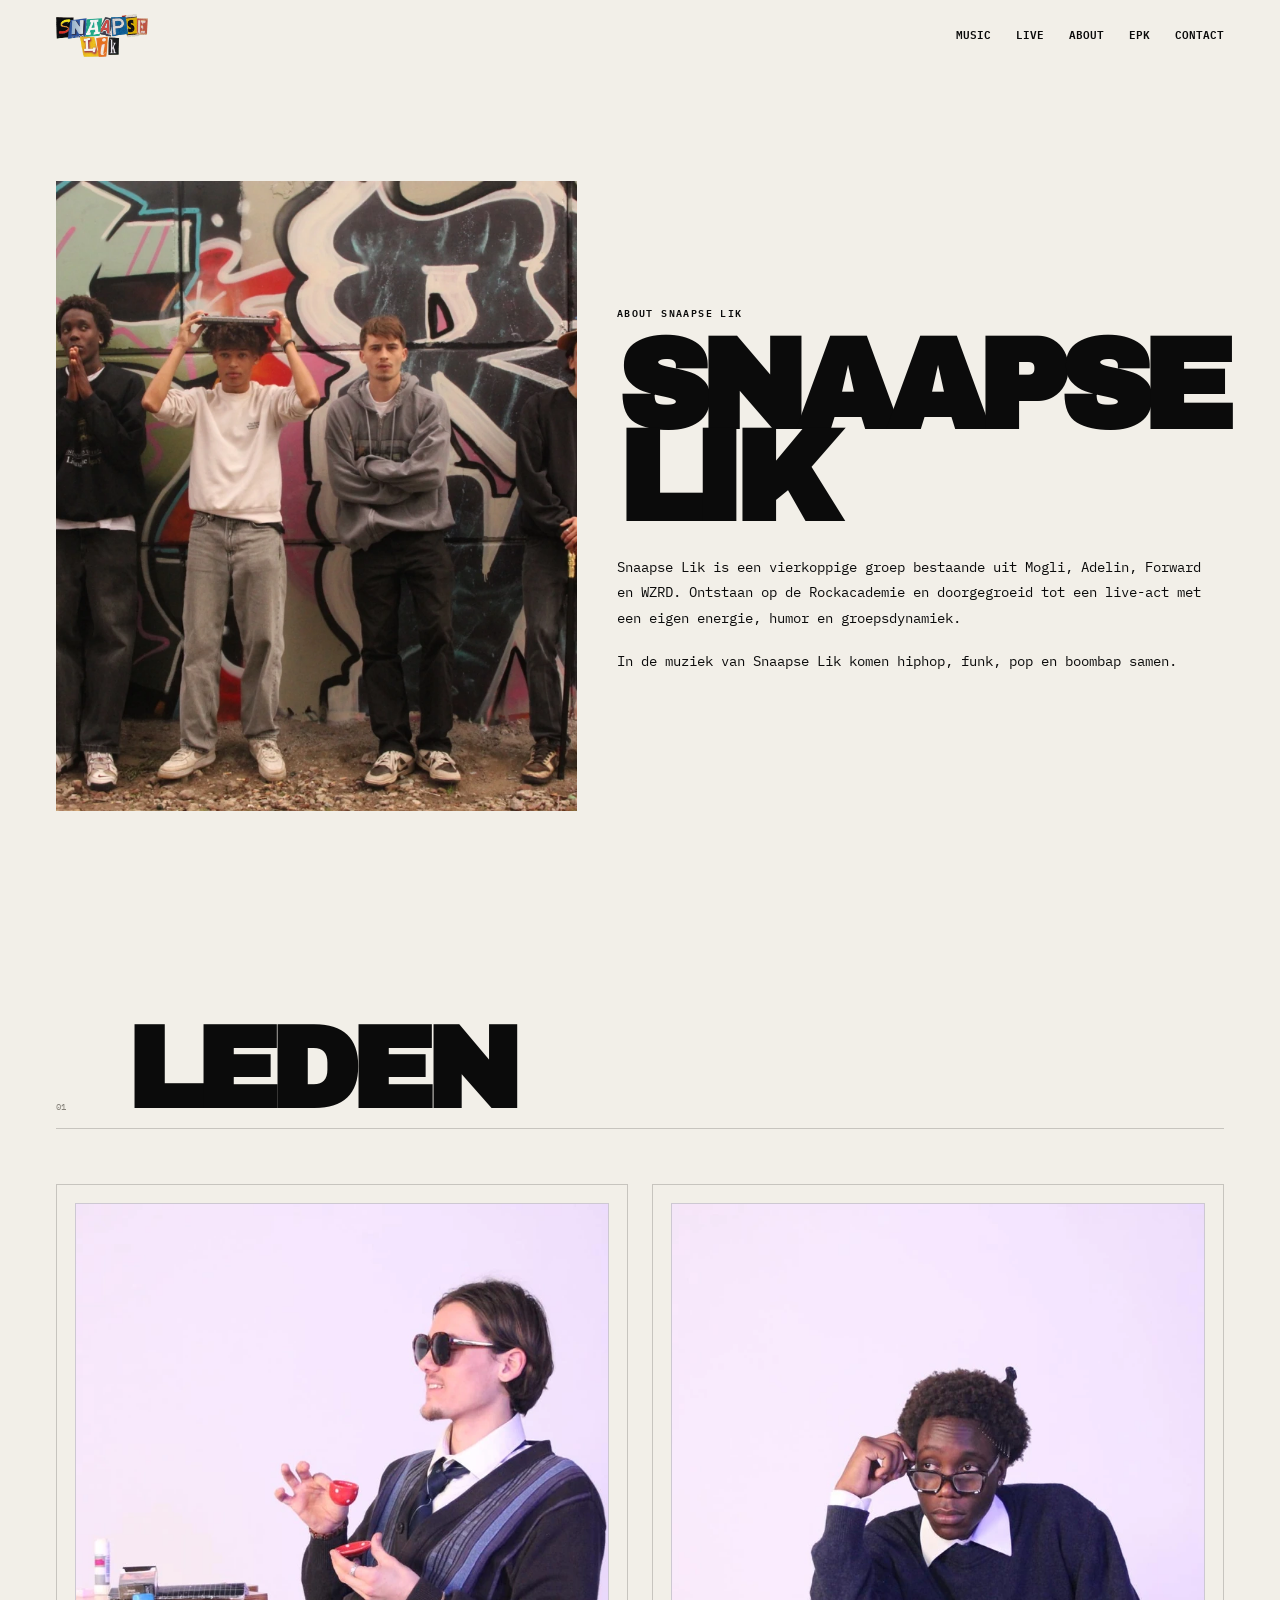
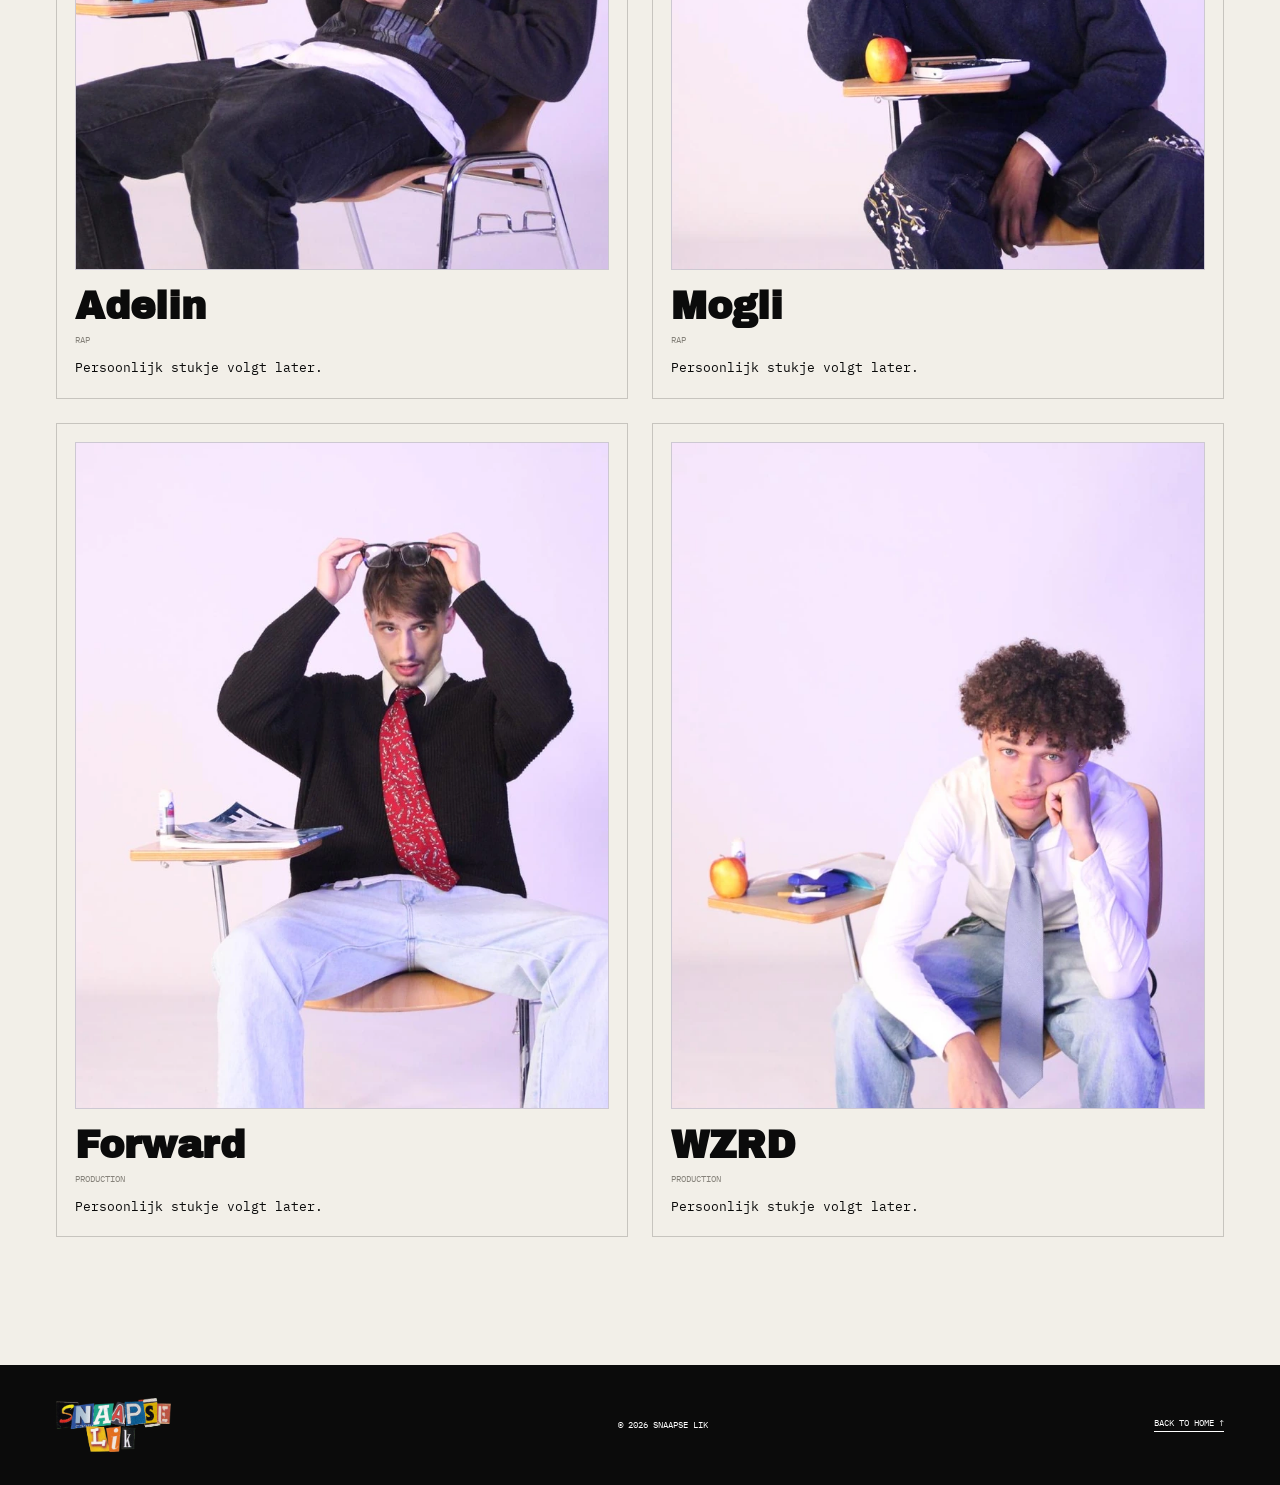
==== commit 040a9861: "Add files via upload" ====
--- a/about.html
+++ b/about.html
@@ -36,10 +36,33 @@
   <section class="section members">
     <div class="section-title"><span>01</span><h2>LEDEN</h2></div>
     <div class="member-grid">
-      <article><div>FOTO VOLGT</div><h3>Mogli</h3><small>RAP</small><p>Persoonlijk stukje volgt later.</p></article>
-      <article><div>FOTO VOLGT</div><h3>Adelin</h3><small>RAP</small><p>Persoonlijk stukje volgt later.</p></article>
-      <article><div>FOTO VOLGT</div><h3>Forward</h3><small>PRODUCTION</small><p>Persoonlijk stukje volgt later.</p></article>
-      <article><div>FOTO VOLGT</div><h3>WZRD</h3><small>PRODUCTION</small><p>Persoonlijk stukje volgt later.</p></article>
+      <article>
+        <img src="assets/adelin.webp" alt="Adelin">
+        <h3>Adelin</h3>
+        <small>RAP</small>
+        <p>Persoonlijk stukje volgt later.</p>
+      </article>
+
+      <article>
+        <img src="assets/mogli.webp" alt="Mogli">
+        <h3>Mogli</h3>
+        <small>RAP</small>
+        <p>Persoonlijk stukje volgt later.</p>
+      </article>
+
+      <article>
+        <img src="assets/forward.webp" alt="Forward">
+        <h3>Forward</h3>
+        <small>PRODUCTION</small>
+        <p>Persoonlijk stukje volgt later.</p>
+      </article>
+
+      <article>
+        <img src="assets/wzrd.webp" alt="WZRD">
+        <h3>WZRD</h3>
+        <small>PRODUCTION</small>
+        <p>Persoonlijk stukje volgt later.</p>
+      </article>
     </div>
   </section>
 </main>
--- a/style.css
+++ b/style.css
@@ -111,7 +111,10 @@
 .member-grid{display:grid;grid-template-columns:repeat(2,1fr);gap:24px}
 .member-grid article{background:var(--paper);border:1px solid rgba(0,0,0,.18);padding:18px}
 .member-grid article>div{aspect-ratio:4/5;background:var(--yellow);display:grid;place-items:center;font-family:var(--display);font-size:35px}
-.member-grid h3{font-family:var(--display);font-size:38px;margin-top:16px}.member-grid small{font-size:9px;color:var(--gray)}.member-grid p{font-size:13px;line-height:1.7;margin-top:10px}
+.member-grid article img{width:100%;aspect-ratio:4/5;object-fit:cover;object-position:center top;border:1px solid rgba(0,0,0,.12);background:#e9e3ef}
+.member-grid h3{font-family:var(--display);font-size:38px;margin-top:16px}
+.member-grid small{font-size:9px;color:var(--gray)}
+.member-grid p{font-size:13px;line-height:1.7;margin-top:10px}
 
 .reveal{opacity:0;transform:translateY(24px);transition:.7s ease}
 .reveal.visible{opacity:1;transform:none}
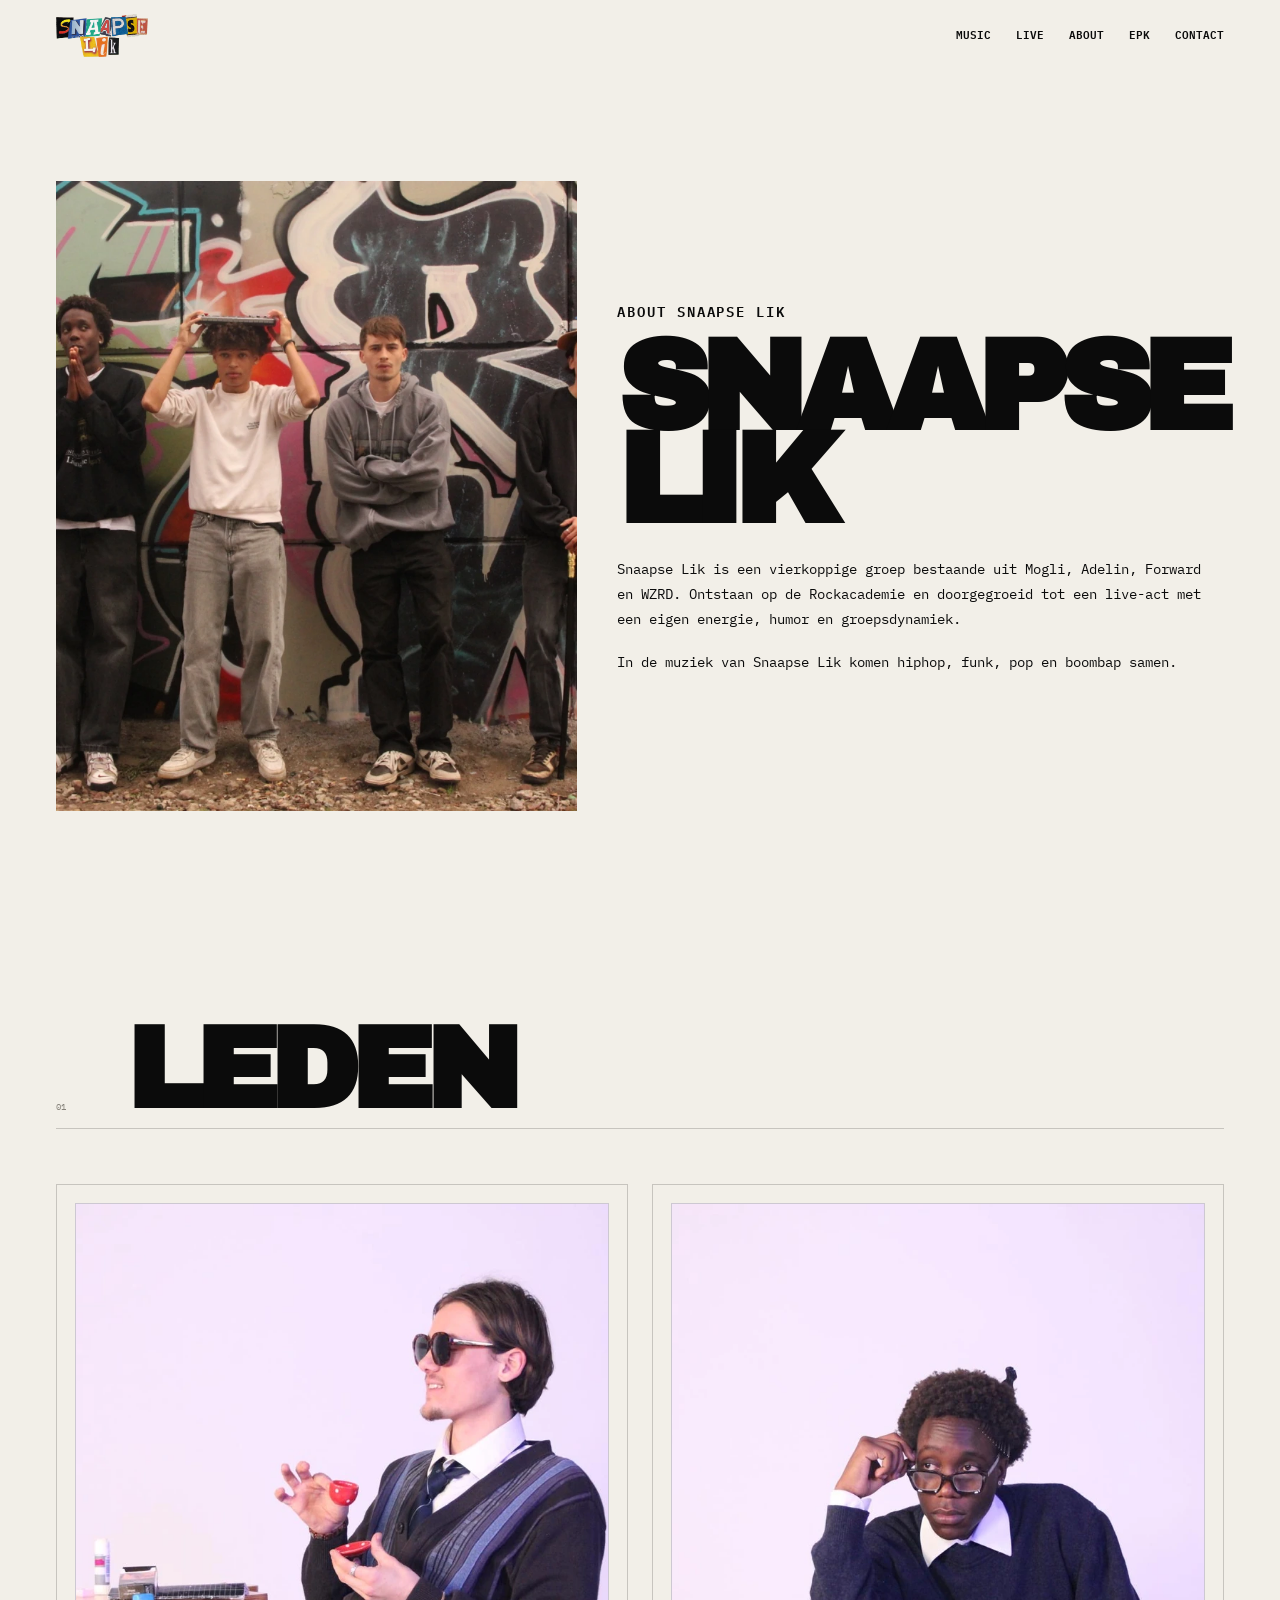
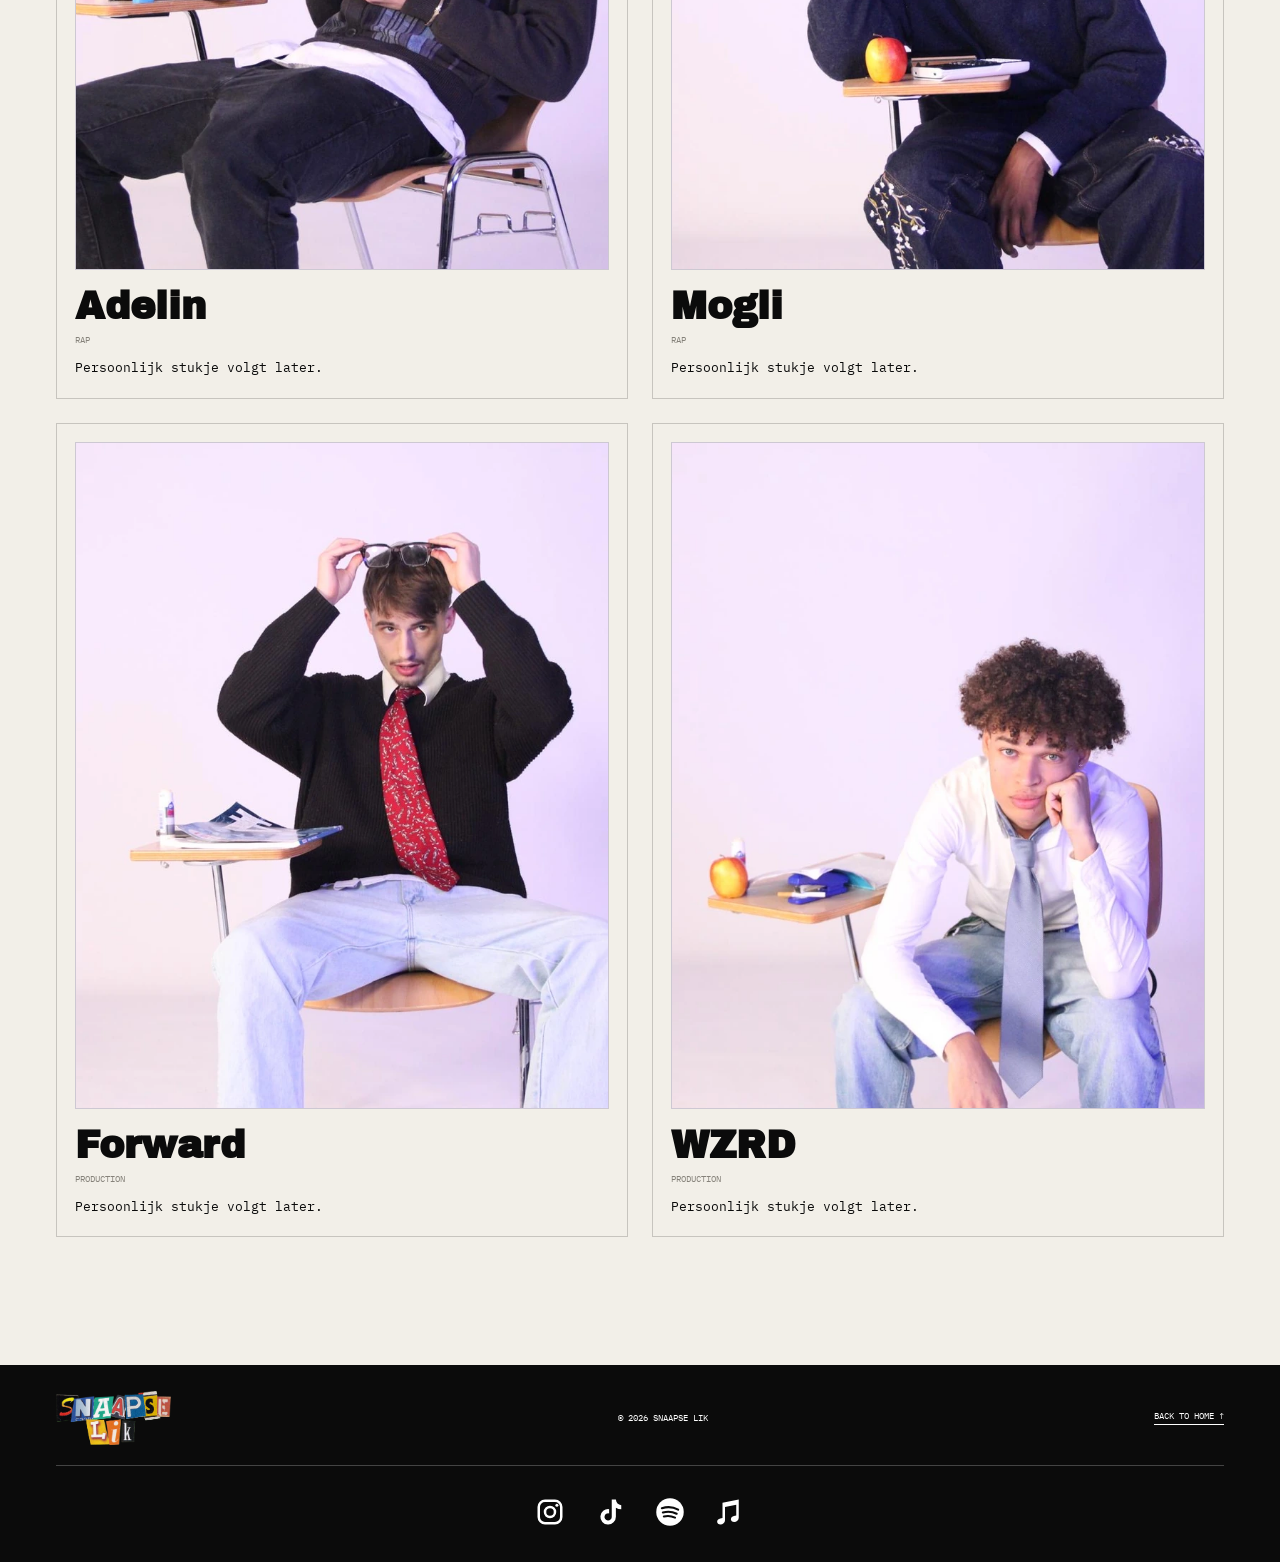
==== commit cfc49ca4: "Improve mobile video layout, social icons and contact form" ====
--- a/about.html
+++ b/about.html
@@ -68,6 +68,7 @@
 </main>
 
 <footer>
+  <nav class="footer-socials" aria-label="Social media"><a class="platform-icon" href="https://www.instagram.com/snaapselik/" target="_blank" rel="noopener" aria-label="Snaapse Lik op Instagram" title="Instagram"><svg viewBox="0 0 24 24" aria-hidden="true" focusable="false"><rect x="3" y="3" width="18" height="18" rx="5" fill="none" stroke="currentColor" stroke-width="2"/><circle cx="12" cy="12" r="4" fill="none" stroke="currentColor" stroke-width="2"/><circle cx="17.5" cy="6.5" r="1.2"/></svg></a><a class="platform-icon" href="https://www.tiktok.com/@snaapse.lik" target="_blank" rel="noopener" aria-label="Snaapse Lik op TikTok" title="TikTok"><svg viewBox="0 0 24 24" aria-hidden="true" focusable="false"><path d="M16.7 2c.3 2.7 1.8 4.3 4.3 4.5v3.3a9 9 0 0 1-4.3-1.3v7.3a6.2 6.2 0 1 1-5.4-6.1v3.4a2.9 2.9 0 1 0 2.1 2.8V2z"/></svg></a><a class="platform-icon" href="https://open.spotify.com/artist/59t2biWvFDiQhuZ9R1diuo" target="_blank" rel="noopener" aria-label="Snaapse Lik op Spotify" title="Spotify"><svg viewBox="0 0 24 24" aria-hidden="true" focusable="false"><circle cx="12" cy="12" r="11"/><g fill="none" stroke="var(--icon-cutout)" stroke-width="1.7" stroke-linecap="round"><path d="M5.5 9c4.6-1.5 9.2-1 13 1.1M6.3 12.4c3.9-1.1 7.6-.8 11 1M7.1 15.6c3.1-.8 6-.5 8.9.9"/></g></svg></a><a class="platform-icon" href="https://music.apple.com/nl/artist/snaapse-lik/1855761999" target="_blank" rel="noopener" aria-label="Snaapse Lik op Apple Music" title="Apple Music"><svg viewBox="0 0 24 24" aria-hidden="true" focusable="false"><path d="M19 2v14.6c0 2.1-1.8 3.4-3.6 3.4-1.6 0-2.7-.9-2.7-2.2 0-1.6 1.5-2.7 4.3-3V6.2L8 8v10.6C8 20.7 6.2 22 4.4 22c-1.6 0-2.7-.9-2.7-2.2 0-1.6 1.5-2.7 4.3-3V4.6z"/></svg></a></nav>
   <img src="assets/logo.png" alt="Snaapse Lik">
   <span>© <span id="year"></span> SNAAPSE LIK</span>
   <a href="index.html">BACK TO HOME ↑</a>
--- a/style.css
+++ b/style.css
@@ -32,13 +32,23 @@
 .hero-sticker b{font-size:26px;text-align:right;font-weight:400}
 .hero-sticker:hover{transform:rotate(0deg) translateY(-4px)}
 
-.bankoe{background:var(--yellow);padding:110px var(--pad);display:grid;grid-template-columns:1fr .82fr .42fr;gap:34px;align-items:center}
-.bankoe-image{height:620px}.bankoe-side{height:330px;align-self:end}
-.bankoe-image img,.bankoe-side img{width:100%;height:100%;object-fit:cover}
-.eyebrow{font-size:10px;letter-spacing:.14em;font-weight:600}
-.bankoe-copy h1{font-family:var(--display);font-size:clamp(66px,8.5vw,145px);line-height:.72;letter-spacing:-.075em;margin:20px 0 32px}
+.bankoe{position:relative;isolation:isolate;overflow:hidden;background:var(--ink);color:#fff;padding:110px var(--pad) 90px;display:grid;grid-template-columns:minmax(0,1fr) minmax(0,1fr) minmax(0,.55fr);gap:clamp(22px,3vw,48px);align-items:center}
+.bankoe::after{content:"";position:absolute;inset:0;z-index:-1;background:rgba(0,0,0,.72)}
+.bankoe-background{position:absolute;inset:0;width:100%;height:100%;object-fit:cover;z-index:-2;pointer-events:none}
+.bankoe-image{align-self:center;transform:rotate(-3deg)}
+.bankoe-image.visible{transform:rotate(-3deg)}
+.bankoe-image img{width:100%;height:auto;aspect-ratio:1;box-shadow:10px 12px 0 rgba(0,0,0,.4)}
+.bankoe-image a{display:block}
+.bankoe-side{position:relative;align-self:end;margin-bottom:12px}
+.bankoe-side video{display:block;width:100%;height:auto;aspect-ratio:9/16;object-fit:cover;border:1px solid rgba(255,255,255,.35)}
+.eyebrow{font-size:14px;letter-spacing:.14em;font-weight:600}
+.bankoe-copy h1{font-family:var(--display);font-size:clamp(48px,6vw,108px);line-height:.82;letter-spacing:-.075em;margin:20px 0 28px}
 .bankoe-copy h1 em{font-style:normal;color:var(--red)}
-.bankoe-copy p{font-size:clamp(14px,1.2vw,18px);line-height:1.7;max-width:650px}
+.bankoe-copy p{font-size:16px;line-height:1.7;max-width:650px}
+.bankoe-copy .bankoe-date{display:inline-block;background:var(--yellow);color:var(--ink);font-size:clamp(16px,1.5vw,22px);font-weight:600;padding:8px 12px;margin-bottom:20px;transform:rotate(-2deg)}
+.bankoe .button.yellow{color:var(--ink);font-size:14px;font-weight:600}
+.bankoe .text-link{font-size:14px}
+.bankoe a:focus-visible{outline:3px solid var(--yellow);outline-offset:5px}
 .actions{display:flex;gap:22px;align-items:center;flex-wrap:wrap;margin-top:34px}
 .button{display:inline-flex;min-height:52px;padding:0 18px;align-items:center;justify-content:center;border:1px solid var(--ink);font-size:11px;font-weight:600}
 .button.dark{background:var(--ink);color:#fff}
@@ -120,7 +130,7 @@
 .reveal.visible{opacity:1;transform:none}
 
 @media(max-width:1050px){
-  .bankoe{grid-template-columns:1fr 1fr}.bankoe-copy{grid-column:1/-1}.bankoe-image{height:auto}.bankoe-side{height:260px}
+  .bankoe{grid-template-columns:minmax(0,1fr) minmax(0,1fr)}.bankoe-copy{grid-column:2;grid-row:1}.bankoe-side{grid-column:2;width:65%;justify-self:end}.bankoe-copy h1{font-size:clamp(48px,8vw,80px)}
   .release-grid{grid-template-columns:repeat(3,minmax(0,1fr))}
   .live-grid{grid-template-columns:1fr 1fr}.live-copy{grid-column:1/-1;padding-left:0}
   .about-grid,.about-hero{grid-template-columns:1fr}
@@ -132,7 +142,7 @@
   .main-nav.open{display:flex}
   .hero-copy{padding-top:105px}.hero-logo{width:min(500px,84vw)}
   .hero-sticker{width:220px;min-height:170px}.hero-sticker strong span{font-size:38px}
-  .bankoe{grid-template-columns:1fr;padding-top:75px;padding-bottom:85px}.bankoe-side{height:auto}
+  .bankoe{grid-template-columns:minmax(0,1fr);padding-top:70px;padding-bottom:95px;gap:38px}.bankoe-copy{grid-column:1;grid-row:auto}.bankoe-image{max-width:440px;width:100%;justify-self:center}.bankoe-side{grid-column:1;width:min(75%,300px);justify-self:end}.bankoe-copy h1{font-size:clamp(62px,14vw,100px)}
   .section-title{grid-template-columns:42px 1fr}.release-grid{grid-template-columns:1fr;max-width:390px;margin:0 auto}
   .platforms{justify-content:flex-start;flex-wrap:wrap}
   .live-grid{grid-template-columns:1fr}.live-grid>img,.live-grid>img:nth-child(2){height:auto;margin:0}
@@ -141,3 +151,43 @@
   .member-grid{grid-template-columns:1fr}
   footer{flex-wrap:wrap}
 }
+
+@media(prefers-reduced-motion:reduce){.bankoe .reveal{transition:none}.bankoe-background{visibility:hidden}}
+
+.bankoe-sound{position:absolute;right:10px;bottom:10px;min-height:44px;padding:10px 14px;background:var(--ink);color:white;border:1px solid white;font:600 14px var(--mono);cursor:pointer}
+.bankoe-sound:focus-visible{outline:3px solid var(--yellow);outline-offset:3px}
+
+/* Platform logos and a clearer contact form, on every screen. */
+.platforms{--icon-cutout:var(--paper);align-items:center;gap:18px}
+.platform-icon{display:inline-flex;align-items:center;justify-content:center;width:48px;height:48px;border:0;padding:8px;transition:transform .15s ease}
+.platform-icon svg{width:30px;height:30px;fill:currentColor}
+.platform-icon:hover{transform:translateY(-3px)}
+.platform-icon:focus-visible{outline:2px solid currentColor;outline-offset:4px}
+.footer-socials{--icon-cutout:var(--ink);display:flex;gap:12px;align-items:center}
+footer{flex-wrap:wrap}
+footer .footer-socials{order:4;flex-basis:100%;justify-content:center;padding-top:22px;border-top:1px solid #444}
+footer .platform-icon{border:0;padding:8px}
+.contact-info .email{font-size:clamp(18px,2vw,28px);display:flex;align-items:center;gap:12px;max-width:100%}
+.contact-info .email span{min-width:0;overflow-wrap:anywhere}
+.email-arrow{width:24px;height:24px;flex-shrink:0}
+.booking-form h3{font-family:var(--display);font-size:clamp(28px,3vw,44px);line-height:1.08;letter-spacing:-.04em;margin-bottom:32px}
+.booking-form label>span{font-size:14px;letter-spacing:.04em;font-weight:600}
+.booking-form input,.booking-form textarea,.booking-form select{display:block;min-height:52px;background:#fff;color:var(--ink);border:2px solid var(--ink);padding:14px 16px;font-size:16px;box-shadow:4px 4px 0 rgba(0,0,0,.18);color-scheme:light}
+.booking-form textarea{resize:vertical;min-height:170px}
+.booking-form input::placeholder,.booking-form textarea::placeholder{color:#696969;opacity:1}
+.booking-form input:focus-visible,.booking-form textarea:focus-visible,.booking-form select:focus-visible{outline:3px solid var(--yellow);outline-offset:3px}
+.booking-form button{border:2px solid var(--ink);background:var(--yellow);color:var(--ink);font-size:16px}
+@media(max-width:760px){
+  .bankoe{padding-top:0}
+  .bankoe-side{grid-row:1;grid-column:1;width:calc(100% + var(--pad) * 2);justify-self:center;margin:0;background:var(--ink)}
+  .bankoe-side video{height:min(80svh,680px);width:100%;aspect-ratio:auto;object-fit:contain;border:0}
+  .bankoe-side.reveal{opacity:1;transform:none}
+  .bankoe-image{grid-row:2}
+  .bankoe-copy{grid-row:3}
+  .live-grid>img:first-child{display:none}
+  .contact-info .email{font-size:clamp(18px,5.5vw,25px);gap:8px}
+  .contact-grid{gap:48px;padding-top:45px}
+  footer .footer-socials{gap:14px}
+}
+
+#booking-form{scroll-margin-top:85px}
